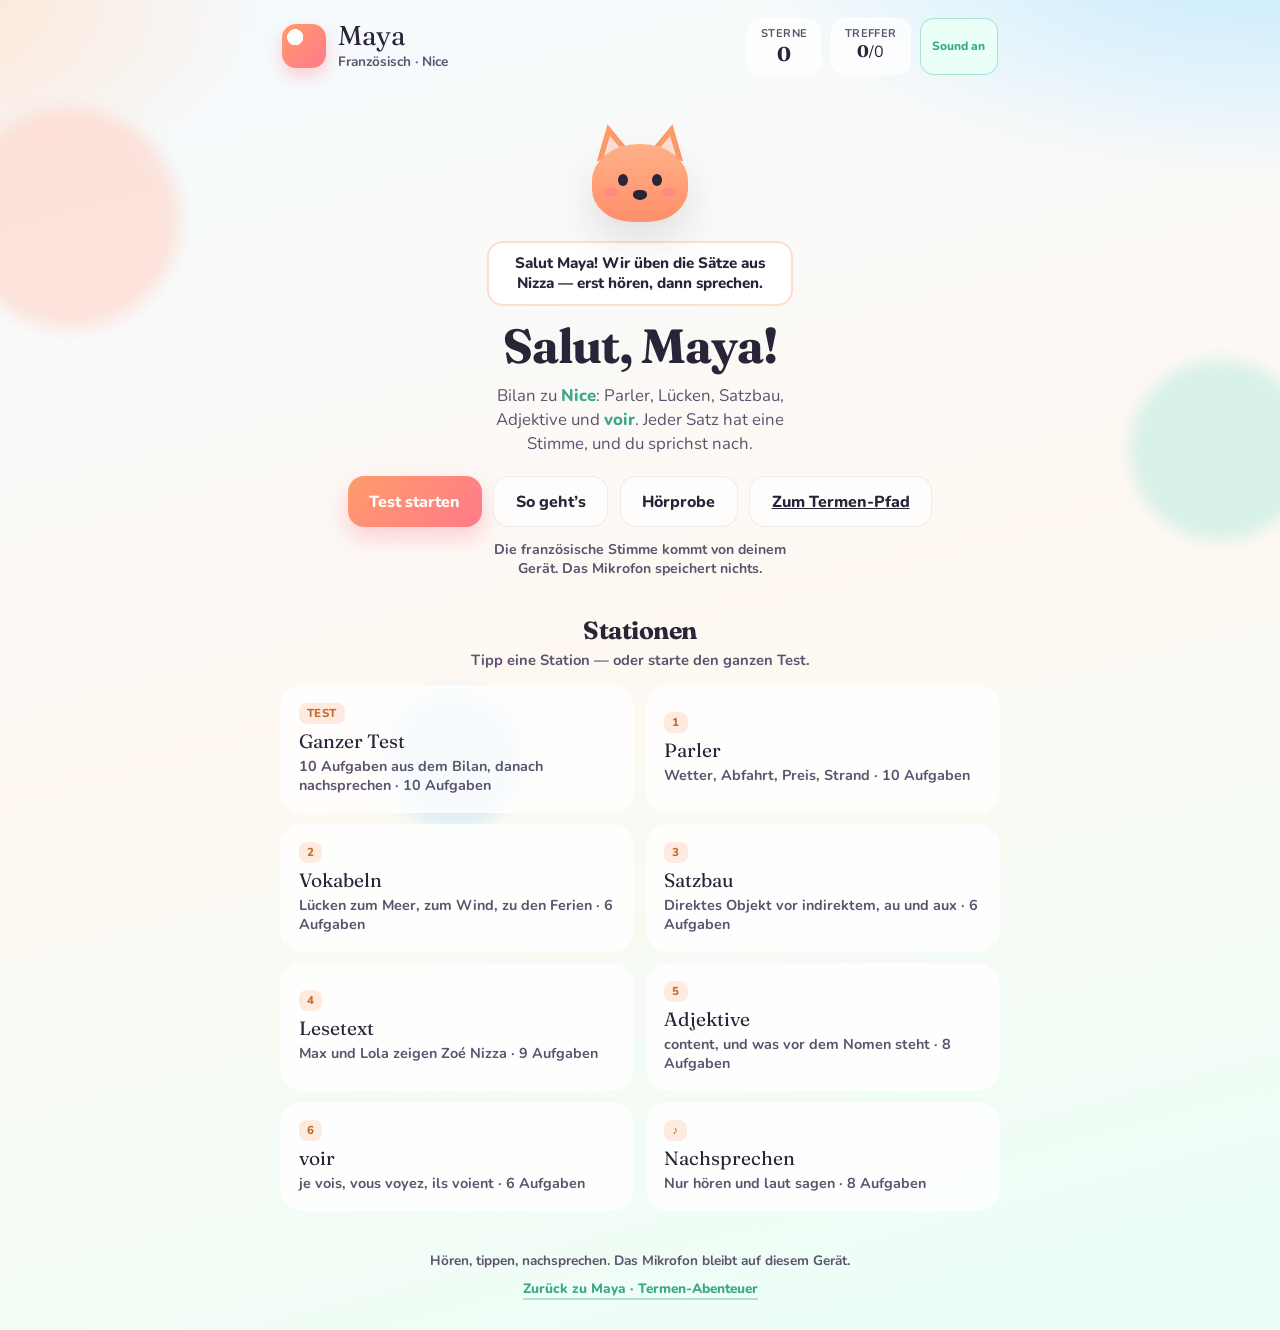
==== francais.html @ e377c02d "Add an interactive French Bilan test with pronunciation. Maya can hear each Nice-unit sentence, answ" ====
<!DOCTYPE html>
<html lang="de">
<head>
  <meta charset="UTF-8" />
  <meta name="viewport" content="width=device-width, initial-scale=1" />
  <title>Maya · Französisch</title>
  <meta name="description" content="Interaktiver Französisch-Test zum Bilan Nice: hören, antworten und nachsprechen." />
  <meta name="theme-color" content="#7ec8e8" />
  <link rel="preconnect" href="https://fonts.googleapis.com" />
  <link rel="preconnect" href="https://fonts.gstatic.com" crossorigin />
  <link href="https://fonts.googleapis.com/css2?family=Fraunces:opsz,wght@9..144,600;9..144,700&family=Nunito:wght@500;700;800&display=swap" rel="stylesheet" />
  <link rel="stylesheet" href="styles.css" />
  <link rel="stylesheet" href="francais.css" />
</head>
<body class="theme-nice">
  <div class="sky" aria-hidden="true">
    <span class="blob blob-a"></span>
    <span class="blob blob-b"></span>
    <span class="blob blob-c"></span>
  </div>
  <canvas id="confetti" class="confetti" aria-hidden="true"></canvas>

  <header class="top">
    <a class="brand" href="index.html">
      <span class="logo" aria-hidden="true"></span>
      <div>
        <p class="brand-name">Maya</p>
        <p class="brand-tag">Französisch · Nice</p>
      </div>
    </a>
    <div class="stats" aria-live="polite">
      <div class="stat">
        <span class="stat-label">Sterne</span>
        <strong id="starCount">0</strong>
      </div>
      <div class="stat hit-stat">
        <span class="stat-label">Treffer</span>
        <strong id="hitCount">0</strong>/<span id="hitTotal">0</span>
      </div>
      <button type="button" class="sound-toggle" id="btnSound" aria-pressed="true">Sound an</button>
    </div>
  </header>

  <main>
    <section id="screen-home" class="screen active">
      <div class="hero">
        <div class="buddy">
          <div class="mascot" aria-hidden="true">
            <div class="fox" id="homeFox">
              <div class="ear left"></div>
              <div class="ear right"></div>
              <div class="face">
                <div class="eye left"></div>
                <div class="eye right"></div>
                <div class="nose"></div>
                <div class="cheek left"></div>
                <div class="cheek right"></div>
              </div>
            </div>
          </div>
          <p class="speech" id="homeSpeech">Salut Maya! Wir üben die Sätze aus Nizza — erst hören, dann sprechen.</p>
        </div>
        <h1>Salut, Maya!</h1>
        <p class="lede">
          Bilan zu <em>Nice</em>: Parler, Lücken, Satzbau, Adjektive und <em>voir</em>.
          Jeder Satz hat eine Stimme, und du sprichst nach.
        </p>
        <div class="cta-row">
          <button type="button" class="btn primary" id="btnTest">Test starten</button>
          <button type="button" class="btn ghost" id="btnHow">So geht’s</button>
          <button type="button" class="btn ghost" id="btnDemo">Hörprobe</button>
          <a class="btn ghost" href="index.html">Zum Termen-Pfad</a>
        </div>
        <p class="voice-note" id="voiceNote">Die französische Stimme kommt von deinem Gerät. Das Mikrofon speichert nichts.</p>
      </div>

      <section class="levels" aria-label="Stationen">
        <h2>Stationen</h2>
        <p class="levels-sub">Tipp eine Station — oder starte den ganzen Test.</p>
        <div class="station-grid" id="stationGrid"></div>
      </section>
    </section>

    <section id="screen-how" class="screen">
      <button type="button" class="back" id="btnBackHow">← Zurück</button>
      <h2>So übst du</h2>
      <ol class="rules">
        <li><strong>Lautsprecher</strong> spielt den Satz auf Französisch. <strong>Langsam</strong> spricht ihn noch einmal deutlicher.</li>
        <li><strong>Mikrofon</strong>: sprich den Satz nach. Das Gerät vergleicht ihn mit der Lösung und speichert keine Aufnahme.</li>
        <li>Satzbau: Subjekt, Verb, direktes Objekt, dann indirektes. <strong>à + le → au</strong>, <strong>à + les → aux</strong>.</li>
        <li>Adjektive stehen meist nach dem Nomen. Davor: joli, petit, grand, bon, mauvais.</li>
        <li><em>voir</em>: je vois, tu vois, il voit, nous voyons, vous voyez, ils voient.</li>
      </ol>
      <div class="example">
        <p class="example-label">Satz aus dem Buch</p>
        <p class="fr-say" lang="fr">Aujourd'hui, Lola montre la ville à son amie.</p>
        <p class="note">la ville = direktes Objekt · à son amie = indirektes Objekt</p>
      </div>
      <button type="button" class="btn primary" id="btnStartFromHow">Test starten</button>
    </section>

    <section id="screen-play" class="screen">
      <div class="play-top">
        <button type="button" class="back" id="btnQuit">← Menü</button>
        <div class="progress-wrap">
          <div class="progress" id="progressBar"></div>
        </div>
        <span class="progress-text"><span id="qNum">1</span>/<span id="qTotal">10</span></span>
      </div>
      <div class="buddy play-buddy">
        <div class="mascot tiny" aria-hidden="true">
          <div class="fox" id="playFox">
            <div class="ear left"></div>
            <div class="ear right"></div>
            <div class="face">
              <div class="eye left"></div>
              <div class="eye right"></div>
              <div class="nose"></div>
              <div class="cheek left"></div>
              <div class="cheek right"></div>
            </div>
          </div>
        </div>
        <p class="speech" id="playSpeech"></p>
      </div>
      <div id="playCard"></div>
    </section>

    <section id="screen-done" class="screen">
      <div class="buddy">
        <div class="mascot" aria-hidden="true">
          <div class="fox" id="doneFox">
            <div class="ear left"></div>
            <div class="ear right"></div>
            <div class="face">
              <div class="eye left"></div>
              <div class="eye right"></div>
              <div class="nose"></div>
              <div class="cheek left"></div>
              <div class="cheek right"></div>
            </div>
          </div>
        </div>
        <p class="speech" id="doneSpeech">Bravo, Maya!</p>
      </div>
      <h1 id="doneTitle">Geschafft!</h1>
      <p class="lede" id="doneLede"></p>
      <p class="gekuerzt-pill" id="doneScore"></p>
      <div id="doneMiss" class="miss-list"></div>
      <div class="cta-row">
        <button type="button" class="btn primary" id="btnAgain">Nochmal</button>
        <button type="button" class="btn ghost" id="btnMenu">Menü</button>
      </div>
    </section>
  </main>

  <footer class="foot">
    <p>Hören, tippen, nachsprechen. Das Mikrofon bleibt auf diesem Gerät.</p>
    <p class="more"><a href="index.html">Zurück zu Maya · Termen-Abenteuer</a></p>
  </footer>

  <script src="francais-core.js"></script>
  <script src="francais.js"></script>
</body>
</html>
---- styles.css ----
:root {
  --ink: #2a2438;
  --muted: #5c536e;
  --paper: #fff8f3;
  --rose: #ff7a8a;
  --coral: #ff9b6a;
  --mint: #5ecfb8;
  --sky: #7ec8e8;
  --cream: #fff1e6;
  --leaf: #3aa889;
  --shadow: 0 18px 40px rgba(42, 36, 56, 0.12);
  --radius: 22px;
  --font-display: "Fraunces", Georgia, serif;
  --font-body: "Nunito", "Trebuchet MS", sans-serif;
}

*,
*::before,
*::after {
  box-sizing: border-box;
}

html,
body {
  margin: 0;
  min-height: 100%;
}

body {
  font-family: var(--font-body);
  color: var(--ink);
  background:
    radial-gradient(1200px 600px at 10% -10%, #ffe0d2 0%, transparent 55%),
    radial-gradient(900px 500px at 100% 0%, #c8f3ea 0%, transparent 50%),
    linear-gradient(165deg, #fff7f0 0%, #eef8ff 45%, #f3fff8 100%);
  overflow-x: hidden;
}

.confetti {
  position: fixed;
  inset: 0;
  width: 100%;
  height: 100%;
  pointer-events: none;
  z-index: 40;
}

.sky {
  position: fixed;
  inset: 0;
  pointer-events: none;
  z-index: 0;
  overflow: hidden;
}

.blob {
  position: absolute;
  border-radius: 50%;
  filter: blur(8px);
  opacity: 0.55;
  animation: drift 14s ease-in-out infinite;
}

.blob-a {
  width: 220px;
  height: 220px;
  background: #ffd0c2;
  top: 12%;
  left: -40px;
}

.blob-b {
  width: 180px;
  height: 180px;
  background: #b8ebe0;
  top: 40%;
  right: -30px;
  animation-delay: -4s;
}

.blob-c {
  width: 140px;
  height: 140px;
  background: #c5e4f7;
  bottom: 8%;
  left: 30%;
  animation-delay: -8s;
}

@keyframes drift {
  0%,
  100% {
    transform: translateY(0) scale(1);
  }
  50% {
    transform: translateY(-18px) scale(1.05);
  }
}

.top,
main,
.foot {
  position: relative;
  z-index: 1;
}

.top {
  display: flex;
  justify-content: space-between;
  align-items: center;
  gap: 1rem;
  padding: 1.1rem 1.4rem 0.4rem;
  max-width: 760px;
  margin: 0 auto;
}

.brand {
  display: flex;
  align-items: center;
  gap: 0.75rem;
}

.logo {
  width: 44px;
  height: 44px;
  border-radius: 14px;
  background:
    radial-gradient(circle at 30% 30%, #fff 0 18%, transparent 19%),
    linear-gradient(135deg, var(--coral), var(--rose));
  box-shadow: 0 8px 18px rgba(255, 122, 138, 0.35);
  animation: pulse 2.8s ease-in-out infinite;
}

@keyframes pulse {
  0%,
  100% {
    transform: scale(1);
  }
  50% {
    transform: scale(1.06);
  }
}

.brand-name {
  margin: 0;
  font-family: var(--font-display);
  font-size: 1.7rem;
  line-height: 1;
  letter-spacing: -0.02em;
}

.brand-tag {
  margin: 0.15rem 0 0;
  color: var(--muted);
  font-size: 0.85rem;
  font-weight: 700;
}

.stats {
  display: flex;
  flex-wrap: wrap;
  gap: 0.6rem;
  justify-content: flex-end;
}

.stat {
  background: rgba(255, 255, 255, 0.72);
  backdrop-filter: blur(8px);
  border: 1px solid rgba(255, 255, 255, 0.8);
  padding: 0.45rem 0.8rem;
  border-radius: 14px;
  min-width: 68px;
  text-align: center;
}

.stat-label {
  display: block;
  font-size: 0.7rem;
  color: var(--muted);
  font-weight: 700;
  text-transform: uppercase;
  letter-spacing: 0.04em;
}

.stat strong {
  font-family: var(--font-display);
  font-size: 1.25rem;
}

.sound-toggle {
  appearance: none;
  border: 1px solid rgba(42, 36, 56, 0.1);
  background: rgba(255, 255, 255, 0.75);
  border-radius: 14px;
  padding: 0.45rem 0.7rem;
  font-family: var(--font-body);
  font-weight: 800;
  font-size: 0.75rem;
  color: var(--muted);
  cursor: pointer;
}

.sound-toggle[aria-pressed="true"] {
  color: var(--leaf);
  border-color: rgba(58, 168, 137, 0.35);
  background: #eafff8;
}

main {
  max-width: 760px;
  margin: 0 auto;
  padding: 0.5rem 1.25rem 2.5rem;
}

.screen {
  display: none;
  animation: rise 0.45s ease both;
}

.screen.active {
  display: block;
}

@keyframes rise {
  from {
    opacity: 0;
    transform: translateY(12px);
  }
  to {
    opacity: 1;
    transform: translateY(0);
  }
}

.hero {
  text-align: center;
  padding: 1.2rem 0 0.5rem;
}

.buddy {
  display: grid;
  justify-items: center;
  gap: 0.55rem;
  margin-bottom: 0.6rem;
}

.play-buddy {
  grid-template-columns: auto 1fr;
  justify-items: start;
  align-items: center;
  gap: 0.7rem;
  margin: 0 0 0.85rem;
  padding: 0.55rem 0.75rem;
  background: rgba(255, 255, 255, 0.72);
  border-radius: 18px;
  border: 1px solid rgba(255, 155, 106, 0.25);
}

.speech {
  margin: 0;
  max-width: 34ch;
  padding: 0.65rem 0.85rem;
  background: #fff;
  border-radius: 16px;
  border: 2px solid rgba(255, 155, 106, 0.35);
  font-weight: 800;
  color: var(--ink);
  font-size: 0.95rem;
  line-height: 1.35;
  animation: rise 0.35s ease;
}

.play-buddy .speech {
  max-width: none;
}

.mascot {
  display: grid;
  place-items: center;
  margin: 0.2rem auto 0;
  height: 120px;
}

.mascot.tiny {
  height: 72px;
  margin: 0;
}

.fox {
  position: relative;
  width: 110px;
  height: 100px;
  animation: bob 3s ease-in-out infinite;
}

.mascot.tiny .fox {
  width: 66px;
  height: 60px;
  animation-duration: 2.4s;
}

.fox.happy {
  animation: hop 0.55s ease;
}

.fox.think {
  animation: tip 0.7s ease;
}

.fox.sad {
  animation: shake 0.45s ease;
}

@keyframes hop {
  0%,
  100% {
    transform: translateY(0) scale(1);
  }
  40% {
    transform: translateY(-14px) scale(1.06);
  }
}

@keyframes tip {
  0%,
  100% {
    transform: rotate(0deg);
  }
  40% {
    transform: rotate(-8deg);
  }
  70% {
    transform: rotate(6deg);
  }
}

@keyframes shake {
  0%,
  100% {
    transform: translateX(0);
  }
  25% {
    transform: translateX(-4px);
  }
  75% {
    transform: translateX(4px);
  }
}

@keyframes bob {
  0%,
  100% {
    transform: translateY(0);
  }
  50% {
    transform: translateY(-8px);
  }
}

.fox .ear {
  position: absolute;
  top: 2px;
  width: 0;
  height: 0;
  border-left: 18px solid transparent;
  border-right: 18px solid transparent;
  border-bottom: 34px solid #ff9b6a;
}

.fox .ear.left {
  left: 8px;
  transform: rotate(-12deg);
}

.fox .ear.right {
  right: 8px;
  transform: rotate(12deg);
}

.mascot.tiny .fox .ear {
  border-left-width: 11px;
  border-right-width: 11px;
  border-bottom-width: 20px;
}

.mascot.tiny .fox .face {
  width: 58px;
  height: 48px;
}

.mascot.tiny .fox .eye {
  top: 18px;
  width: 7px;
  height: 8px;
}

.mascot.tiny .fox .eye.left {
  left: 15px;
}

.mascot.tiny .fox .eye.right {
  right: 15px;
}

.mascot.tiny .fox .nose {
  top: 28px;
  width: 10px;
  height: 7px;
}

.mascot.tiny .fox .cheek {
  top: 28px;
  width: 9px;
  height: 6px;
}

.mascot.tiny .fox .cheek.left {
  left: 7px;
}

.mascot.tiny .fox .cheek.right {
  right: 7px;
}

.fox .ear::after {
  content: "";
  position: absolute;
  left: -10px;
  top: 12px;
  border-left: 10px solid transparent;
  border-right: 10px solid transparent;
  border-bottom: 18px solid #ffe0d6;
}

.fox .face {
  position: absolute;
  left: 50%;
  bottom: 0;
  transform: translateX(-50%);
  width: 96px;
  height: 78px;
  background: linear-gradient(180deg, #ffb087, #ff8f6a);
  border-radius: 48% 48% 42% 42%;
  box-shadow: var(--shadow);
}

.fox .eye {
  position: absolute;
  top: 30px;
  width: 10px;
  height: 12px;
  background: #2a2438;
  border-radius: 50%;
}

.fox .eye.left {
  left: 26px;
}

.fox .eye.right {
  right: 26px;
}

.fox .nose {
  position: absolute;
  left: 50%;
  top: 46px;
  transform: translateX(-50%);
  width: 14px;
  height: 10px;
  background: #2a2438;
  border-radius: 40% 40% 50% 50%;
}

.fox .cheek {
  position: absolute;
  top: 44px;
  width: 14px;
  height: 8px;
  background: rgba(255, 122, 138, 0.55);
  border-radius: 50%;
}

.fox .cheek.left {
  left: 12px;
}

.fox .cheek.right {
  right: 12px;
}

h1,
h2 {
  font-family: var(--font-display);
  margin: 0 0 0.55rem;
  letter-spacing: -0.02em;
}

h1 {
  font-size: clamp(2.2rem, 6vw, 3rem);
}

h2 {
  font-size: 1.55rem;
}

.lede {
  margin: 0 auto 1.2rem;
  max-width: 34ch;
  color: var(--muted);
  font-size: 1.05rem;
  line-height: 1.45;
}

.lede em {
  color: var(--leaf);
  font-style: normal;
  font-weight: 800;
}

.cta-row {
  display: flex;
  flex-wrap: wrap;
  gap: 0.7rem;
  justify-content: center;
}

.btn {
  appearance: none;
  border: none;
  font-family: var(--font-body);
  font-weight: 800;
  font-size: 1rem;
  padding: 0.85rem 1.35rem;
  border-radius: 16px;
  cursor: pointer;
  transition: transform 0.15s ease, box-shadow 0.15s ease, background 0.15s ease;
}

.btn:active {
  transform: translateY(1px) scale(0.98);
}

.btn.primary {
  background: linear-gradient(135deg, var(--coral), var(--rose));
  color: white;
  box-shadow: 0 10px 22px rgba(255, 122, 138, 0.35);
}

.btn.primary:hover {
  box-shadow: 0 14px 28px rgba(255, 122, 138, 0.42);
}

.btn.ghost {
  background: rgba(255, 255, 255, 0.7);
  color: var(--ink);
  border: 1px solid rgba(42, 36, 56, 0.08);
}

.btn.soft {
  background: rgba(94, 207, 184, 0.2);
  color: var(--leaf);
  margin-top: 0.65rem;
}

.gekuerzt-pill {
  display: inline-block;
  margin: 0 auto 1.1rem;
  padding: 0.45rem 0.9rem;
  border-radius: 12px;
  background: rgba(94, 207, 184, 0.22);
  color: var(--leaf);
  font-weight: 800;
  font-size: 0.95rem;
}

.gekuerzt-banner {
  margin: 0 0 0.9rem;
  padding: 0.7rem 0.95rem;
  border-radius: 14px;
  background: linear-gradient(135deg, rgba(94, 207, 184, 0.22), rgba(126, 200, 232, 0.22));
  color: var(--ink);
  font-weight: 800;
  font-size: 0.95rem;
  text-align: center;
  border: 1px solid rgba(58, 168, 137, 0.2);
}

.kuerzen-panel {
  margin: 0 0 1rem;
  padding: 1rem 1.05rem;
  border-radius: 20px;
  background: linear-gradient(160deg, #fff7ef, #fff);
  border: 2px solid rgba(255, 155, 106, 0.45);
  box-shadow: 0 12px 28px rgba(255, 155, 106, 0.12);
  animation: rise 0.35s ease;
}

.kuerzen-title {
  margin: 0 0 0.35rem;
  font-family: var(--font-display);
  font-size: 1.35rem;
  color: #c46b2c;
}

.kuerzen-prompt {
  margin: 0 0 0.75rem;
  font-weight: 800;
  color: var(--muted);
}

.kuerzen-equation {
  display: flex;
  flex-wrap: wrap;
  align-items: center;
  justify-content: center;
  gap: 0.55rem 0.7rem;
  margin-bottom: 0.75rem;
}

.kuerzen-from {
  font-family: var(--font-display);
  font-size: 1.45rem;
  padding: 0.35rem 0.55rem;
  border-radius: 12px;
  background: #fff0e6;
}

.gekuerzt-banner strong {
  color: var(--leaf);
}

.trail-preview {
  margin: 1.4rem 0 0.4rem;
}

.trail-preview h2 {
  text-align: center;
  margin-bottom: 0.7rem;
}

.trail,
.play-trail {
  display: flex;
  justify-content: space-between;
  gap: 0.35rem;
  padding: 0.55rem 0.35rem;
  position: relative;
}

.trail::before,
.play-trail::before {
  content: "";
  position: absolute;
  left: 8%;
  right: 8%;
  top: 50%;
  height: 4px;
  border-radius: 999px;
  background: linear-gradient(90deg, #ffd0c2, #b8ebe0, #c5e4f7);
  transform: translateY(-50%);
  z-index: 0;
}

.stone {
  position: relative;
  z-index: 1;
  width: 28px;
  height: 28px;
  border-radius: 50%;
  background: #fff;
  border: 3px solid #ffd0c2;
  box-shadow: 0 4px 10px rgba(42, 36, 56, 0.08);
  transition: transform 0.25s ease, background 0.25s ease, border-color 0.25s ease;
}

.stone.done {
  background: linear-gradient(135deg, var(--mint), var(--sky));
  border-color: transparent;
}

.stone.current {
  transform: scale(1.18);
  border-color: var(--coral);
  background: #fff4ee;
  box-shadow: 0 0 0 4px rgba(255, 122, 138, 0.18);
}

.play-trail {
  margin: 0 0 0.75rem;
}

.play-trail .stone {
  width: 22px;
  height: 22px;
}

.star-pop {
  position: fixed;
  left: 50%;
  top: 28%;
  transform: translate(-50%, 0);
  z-index: 50;
  padding: 0.55rem 0.9rem;
  border-radius: 999px;
  background: linear-gradient(135deg, #ffd27a, #ff9b6a);
  color: #fff;
  font-weight: 800;
  font-family: var(--font-display);
  pointer-events: none;
  animation: floatStar 0.9s ease forwards;
}

@keyframes floatStar {
  0% {
    opacity: 0;
    transform: translate(-50%, 12px) scale(0.7);
  }
  30% {
    opacity: 1;
    transform: translate(-50%, 0) scale(1.1);
  }
  100% {
    opacity: 0;
    transform: translate(-50%, -36px) scale(1);
  }
}

.sticker-unlock {
  margin: 0.4rem auto 0.7rem;
  max-width: 34ch;
  color: var(--coral);
  font-weight: 800;
}

.sticker-row,
.sticker-grid {
  display: flex;
  flex-wrap: wrap;
  gap: 0.7rem;
  justify-content: center;
  margin: 0.4rem 0 0.9rem;
}

.sticker-grid {
  display: grid;
  grid-template-columns: repeat(auto-fill, minmax(120px, 1fr));
}

.sticker {
  width: 88px;
  height: 88px;
  border-radius: 22px;
  display: grid;
  place-items: center;
  background: #fff;
  border: 2px dashed rgba(42, 36, 56, 0.12);
  position: relative;
  overflow: hidden;
}

.sticker.owned {
  border-style: solid;
  border-color: rgba(94, 207, 184, 0.45);
  box-shadow: 0 10px 20px rgba(42, 36, 56, 0.08);
  animation: pop 0.45s ease;
}

.sticker-label {
  position: absolute;
  bottom: 6px;
  left: 0;
  right: 0;
  text-align: center;
  font-size: 0.68rem;
  font-weight: 800;
  color: var(--muted);
}

.sticker .gem {
  width: 36px;
  height: 36px;
  background: linear-gradient(135deg, var(--sky), var(--mint));
  transform: rotate(45deg);
  border-radius: 8px;
}

.sticker .bloom {
  width: 40px;
  height: 40px;
  border-radius: 50%;
  background: radial-gradient(circle at 30% 30%, #fff, #ffb4c0 40%, #ff7a8a 70%);
}

.sticker .leafy {
  width: 0;
  height: 0;
  border-left: 18px solid transparent;
  border-right: 18px solid transparent;
  border-bottom: 34px solid var(--mint);
  filter: drop-shadow(0 4px 0 #3aa889);
}

.sticker .comet {
  width: 42px;
  height: 14px;
  border-radius: 999px;
  background: linear-gradient(90deg, #ffd27a, #ff9b6a);
  position: relative;
}

.sticker .comet::after {
  content: "";
  position: absolute;
  right: -6px;
  top: -8px;
  width: 28px;
  height: 28px;
  border-radius: 50%;
  background: radial-gradient(circle at 35% 35%, #fff7d6, #f0a53a);
}

.sticker.locked-sticker {
  opacity: 0.45;
  filter: grayscale(0.4);
}

.sticker.locked-sticker .gem,
.sticker.locked-sticker .bloom,
.sticker.locked-sticker .leafy,
.sticker.locked-sticker .comet {
  opacity: 0.5;
}

.levels {
  margin-top: 1.8rem;
}

.levels h2 {
  text-align: center;
  margin-bottom: 0.35rem;
}

.levels-sub {
  text-align: center;
  margin: 0 0 0.9rem;
  color: var(--muted);
  font-weight: 700;
  font-size: 0.92rem;
}

.level-grid {
  display: grid;
  gap: 0.7rem;
}

@media (min-width: 640px) {
  .level-grid {
    grid-template-columns: repeat(3, 1fr);
  }
}

.level {
  text-align: left;
  background: rgba(255, 255, 255, 0.78);
  border: 2px solid transparent;
  border-radius: var(--radius);
  padding: 1rem 1.05rem;
  cursor: pointer;
  font-family: var(--font-body);
  color: var(--ink);
  transition: border-color 0.15s ease, transform 0.15s ease, background 0.15s ease;
}

.level:hover:not(:disabled) {
  transform: translateY(-2px);
}

.level.active {
  border-color: var(--mint);
  background: #eafff8;
}

.level.locked {
  opacity: 0.62;
  cursor: not-allowed;
  background: rgba(255, 255, 255, 0.55);
}

.level-badge {
  display: inline-block;
  margin-bottom: 0.35rem;
  padding: 0.15rem 0.5rem;
  border-radius: 8px;
  background: rgba(255, 155, 106, 0.2);
  color: #c46b2c;
  font-size: 0.72rem;
  font-weight: 800;
  letter-spacing: 0.04em;
  text-transform: uppercase;
}

.level-title {
  display: block;
  font-family: var(--font-display);
  font-size: 1.2rem;
  margin-bottom: 0.25rem;
}

.level-desc {
  display: block;
  color: var(--muted);
  font-size: 0.9rem;
  font-weight: 700;
  line-height: 1.3;
}

.level-lock {
  display: block;
  margin-top: 0.45rem;
  color: #a08978;
  font-size: 0.8rem;
  font-weight: 800;
}

.level-cleared {
  margin: 0 0 0.35rem;
  color: var(--coral);
  font-weight: 800;
  letter-spacing: 0.04em;
  text-transform: uppercase;
  font-size: 0.85rem;
}

.unlock-msg {
  margin: 0 auto 0.6rem;
  max-width: 34ch;
  color: var(--leaf);
  font-weight: 800;
}

.back {
  appearance: none;
  border: none;
  background: transparent;
  color: var(--muted);
  font-family: var(--font-body);
  font-weight: 800;
  font-size: 0.95rem;
  padding: 0;
  margin-bottom: 0.9rem;
  cursor: pointer;
}

.rules {
  margin: 0 0 1.2rem;
  padding: 1rem 1rem 1rem 2rem;
  background: rgba(255, 255, 255, 0.75);
  border-radius: var(--radius);
  line-height: 1.55;
}

.example {
  background: linear-gradient(160deg, #fff, #fff4ee);
  border-radius: var(--radius);
  padding: 1.1rem 1.2rem;
  margin-bottom: 1.2rem;
  border: 1px solid rgba(255, 155, 106, 0.25);
}

.example-label {
  margin: 0 0 0.35rem;
  font-size: 0.8rem;
  font-weight: 800;
  color: var(--coral);
  text-transform: uppercase;
  letter-spacing: 0.05em;
}

.example-term {
  margin: 0 0 0.8rem;
  font-family: var(--font-display);
  font-size: 1.55rem;
}

.example-steps {
  margin: 0;
  padding-left: 1.2rem;
  color: var(--muted);
  line-height: 1.5;
}

.play-top {
  display: grid;
  grid-template-columns: auto 1fr auto;
  align-items: center;
  gap: 0.7rem;
  margin-bottom: 1rem;
}

.play-top .back {
  margin: 0;
}

.progress-wrap {
  height: 10px;
  background: rgba(255, 255, 255, 0.8);
  border-radius: 999px;
  overflow: hidden;
}

.progress {
  height: 100%;
  width: 0%;
  background: linear-gradient(90deg, var(--mint), var(--sky));
  transition: width 0.35s ease;
}

.progress-text {
  font-weight: 800;
  color: var(--muted);
  font-size: 0.9rem;
}

.mission {
  margin: 0 0 0.8rem;
  font-weight: 800;
  color: var(--leaf);
}

.term-board {
  background: rgba(255, 255, 255, 0.88);
  border-radius: 26px;
  padding: 1.4rem 1rem;
  text-align: center;
  font-family: var(--font-display);
  font-size: clamp(1.45rem, 5vw, 2rem);
  line-height: 1.35;
  box-shadow: var(--shadow);
  margin-bottom: 1rem;
  min-height: 96px;
  display: grid;
  place-items: center;
}

.scratch {
  margin: 0 0 1rem;
  padding: 1rem 1.05rem 1.1rem;
  border-radius: 22px;
  background:
    repeating-linear-gradient(
      transparent,
      transparent 27px,
      rgba(126, 200, 232, 0.28) 28px
    ),
    linear-gradient(180deg, #fffdf8 0%, #f7fbff 100%);
  border: 1px solid rgba(42, 36, 56, 0.08);
  box-shadow: 0 10px 24px rgba(42, 36, 56, 0.06);
}

.scratch-head {
  display: flex;
  justify-content: space-between;
  align-items: flex-start;
  gap: 0.75rem;
  margin-bottom: 0.55rem;
}

.scratch-title {
  margin: 0;
  font-family: var(--font-display);
  font-size: 1.2rem;
}

.scratch-sub {
  margin: 0.15rem 0 0;
  color: var(--muted);
  font-size: 0.85rem;
  font-weight: 700;
}

.scratch-term {
  margin: 0 0 0.75rem;
  font-family: var(--font-display);
  font-size: 1.15rem;
  color: var(--ink);
}

.guide {
  margin-bottom: 0.85rem;
  padding: 0.95rem 1rem 1.05rem;
  border-radius: 20px;
  background: rgba(255, 255, 255, 0.88);
  border: 2px solid rgba(94, 207, 184, 0.35);
  box-shadow: 0 12px 28px rgba(42, 36, 56, 0.06);
}

.guide-kicker {
  margin: 0 0 0.65rem;
  font-size: 0.8rem;
  font-weight: 800;
  letter-spacing: 0.04em;
  text-transform: uppercase;
  color: var(--coral);
}

.path-stations {
  display: flex;
  flex-wrap: wrap;
  gap: 0.45rem;
  margin: 0 0 0.9rem;
}

.path-station {
  flex: 1 1 90px;
  min-width: 88px;
  padding: 0.55rem 0.6rem;
  border-radius: 14px;
  background: #f4fafc;
  border: 2px solid rgba(126, 200, 232, 0.35);
  text-align: center;
  font-weight: 800;
  font-size: 0.78rem;
  color: var(--muted);
}

.path-station .ps-num {
  display: block;
  font-size: 0.7rem;
  letter-spacing: 0.04em;
  text-transform: uppercase;
  margin-bottom: 0.2rem;
}

.path-station .ps-val {
  display: block;
  font-family: var(--font-display);
  font-size: 0.95rem;
  color: var(--ink);
  min-height: 1.2em;
}

.path-station.active {
  border-color: var(--coral);
  background: #fff4ee;
  color: var(--ink);
  box-shadow: 0 0 0 3px rgba(255, 122, 138, 0.15);
}

.path-station.filled {
  border-color: transparent;
  background: linear-gradient(135deg, rgba(94, 207, 184, 0.25), rgba(126, 200, 232, 0.3));
  color: var(--leaf);
}

.fill-card {
  padding: 0.85rem 0.75rem 0.75rem;
  border-radius: 16px;
  background: linear-gradient(180deg, #fffdf8, #f3fffb);
  border: 1px solid rgba(58, 168, 137, 0.18);
}

.fill-label {
  margin: 0 0 0.55rem;
  font-weight: 800;
  color: var(--leaf);
  font-size: 0.9rem;
}

.fill-equation {
  display: flex;
  flex-wrap: wrap;
  align-items: center;
  justify-content: center;
  gap: 0.55rem 0.7rem;
  margin-bottom: 0.7rem;
  padding: 0.5rem 0.25rem;
}

.fill-expr {
  font-family: var(--font-display);
  font-size: clamp(1.25rem, 4.5vw, 1.7rem);
  line-height: 1.3;
  text-align: center;
}

.fill-eq {
  font-family: var(--font-display);
  font-size: 1.6rem;
  font-weight: 700;
  color: var(--muted);
}

.fill-blank {
  min-width: 112px;
  border: 2px dashed rgba(255, 122, 138, 0.45);
  background: #fff;
  box-shadow: 0 8px 18px rgba(255, 122, 138, 0.12);
  animation: blankPulse 2.2s ease-in-out infinite;
}

.fill-blank .frac-box {
  font-size: 1.55rem;
}

.fill-blank .frac-box::placeholder {
  color: #e0a8b0;
  font-size: 1.1rem;
}

@keyframes blankPulse {
  0%,
  100% {
    box-shadow: 0 8px 18px rgba(255, 122, 138, 0.1);
  }
  50% {
    box-shadow: 0 8px 22px rgba(94, 207, 184, 0.22);
  }
}

.guide-ask {
  margin: 0 0 0.65rem;
  color: var(--muted);
  font-weight: 700;
  font-size: 0.9rem;
  text-align: center;
}

.scratch-line,
.scratch-free {
  width: 100%;
  border: none;
  border-bottom: 2px solid rgba(126, 200, 232, 0.55);
  background: rgba(255, 255, 255, 0.55);
  border-radius: 10px 10px 0 0;
  font-family: var(--font-body);
  font-weight: 700;
  font-size: 1rem;
  color: var(--ink);
  padding: 0.55rem 0.65rem;
}

.scratch-line {
  margin-bottom: 0.65rem;
}

.scratch-line:focus,
.scratch-free:focus {
  outline: none;
  background: #fff;
  border-bottom-color: var(--mint);
}

.guide-frac-row {
  display: flex;
  flex-wrap: wrap;
  gap: 0.55rem;
  align-items: center;
  margin-bottom: 0.45rem;
}

.guide-frac-label {
  font-weight: 800;
  color: var(--muted);
  font-size: 0.85rem;
  width: 100%;
}

.guide-frac {
  min-width: 96px;
}

.guide-feedback {
  min-height: 1.3rem;
  margin: 0.35rem 0;
  font-weight: 800;
}

.guide-feedback.ok {
  color: var(--leaf);
}

.guide-feedback.bad {
  color: #d44a5c;
}

.guide-feedback.hint {
  color: #c46b2c;
}

.guide-reveal {
  margin: 0.35rem 0 0.55rem;
  padding: 0.65rem 0.75rem;
  border-radius: 12px;
  background: #eafff8;
  border: 1px solid rgba(58, 168, 137, 0.25);
  font-weight: 700;
  color: var(--ink);
}

.guide-actions {
  display: flex;
  flex-wrap: wrap;
  gap: 0.55rem;
  margin-top: 0.35rem;
}

.done-steps {
  margin: 0 0 0.75rem;
  padding: 0.7rem 0.85rem;
  border-radius: 14px;
  background: rgba(255, 255, 255, 0.7);
}

.done-steps-title {
  margin: 0 0 0.35rem;
  font-weight: 800;
  color: var(--leaf);
  font-size: 0.9rem;
}

.done-steps ol {
  margin: 0;
  padding-left: 1.2rem;
  color: var(--muted);
  font-weight: 700;
  line-height: 1.45;
}

.scratch-free-label {
  display: block;
  margin: 0 0 0.35rem;
  font-weight: 800;
  color: var(--muted);
  font-size: 0.85rem;
}

.scratch-free {
  border: 2px solid rgba(126, 200, 232, 0.35);
  border-radius: 14px;
  min-height: 16rem;
  height: min(52vh, 28rem);
  resize: vertical;
  line-height: 1.55;
  font-size: 1.05rem;
  background-image: repeating-linear-gradient(
    transparent,
    transparent 27px,
    rgba(126, 200, 232, 0.22) 28px
  );
  background-attachment: local;
}

.parent-actions {
  display: flex;
  flex-wrap: wrap;
  gap: 0.55rem;
  margin: 0 0 1rem;
}

.parent-diary {
  display: grid;
  gap: 0.75rem;
}

.diary-card {
  background: rgba(255, 255, 255, 0.85);
  border-radius: 18px;
  padding: 0.9rem 1rem;
  border: 1px solid rgba(42, 36, 56, 0.08);
}

.diary-meta {
  margin: 0 0 0.35rem;
  color: var(--muted);
  font-size: 0.8rem;
  font-weight: 800;
}

.diary-term {
  margin: 0 0 0.45rem;
  font-family: var(--font-display);
  font-size: 1.1rem;
}

.diary-body {
  margin: 0;
  white-space: pre-wrap;
  font-weight: 700;
  line-height: 1.45;
  color: var(--ink);
}

.diary-empty {
  color: var(--muted);
  font-weight: 700;
}

@media (max-width: 520px) {
  .scratch-head {
    flex-direction: column;
  }
}

.term-board .hl {
  background: linear-gradient(180deg, transparent 60%, rgba(94, 207, 184, 0.45) 60%);
  border-radius: 6px;
  padding: 0 0.15em;
}

.choices {
  display: grid;
  gap: 0.55rem;
  margin-bottom: 0.8rem;
}

.choice {
  appearance: none;
  border: 2px solid rgba(42, 36, 56, 0.08);
  background: rgba(255, 255, 255, 0.85);
  border-radius: 16px;
  padding: 0.9rem 1rem;
  font-family: var(--font-body);
  font-weight: 800;
  font-size: 1rem;
  color: var(--ink);
  text-align: left;
  cursor: pointer;
  transition: border-color 0.15s ease, background 0.15s ease, transform 0.15s ease;
}

.choice:hover {
  border-color: var(--sky);
  transform: translateX(3px);
}

.choice.correct {
  border-color: var(--mint);
  background: #e7fff7;
}

.choice.wrong {
  border-color: var(--rose);
  background: #fff0f2;
}

.answer-label {
  display: block;
  font-weight: 700;
  color: var(--muted);
  margin: 0 0 0.65rem;
  font-size: 0.92rem;
}

.answer-row {
  display: flex;
  gap: 0.7rem;
  flex-wrap: wrap;
  align-items: center;
}

.sign-btn {
  appearance: none;
  width: 48px;
  height: 48px;
  border-radius: 14px;
  border: 2px solid rgba(42, 36, 56, 0.1);
  background: white;
  font-family: var(--font-display);
  font-size: 1.45rem;
  font-weight: 700;
  color: var(--ink);
  cursor: pointer;
  transition: background 0.15s ease, border-color 0.15s ease, color 0.15s ease;
}

.sign-btn[aria-pressed="true"] {
  background: #fff0f2;
  border-color: var(--rose);
  color: #d44a5c;
}

.frac-input {
  display: grid;
  gap: 0.35rem;
  min-width: 110px;
  padding: 0.55rem 0.7rem;
  background: rgba(255, 255, 255, 0.95);
  border-radius: 18px;
  border: 2px solid rgba(42, 36, 56, 0.08);
  box-shadow: 0 8px 18px rgba(42, 36, 56, 0.06);
}

.frac-box {
  width: 100%;
  min-width: 88px;
  border: none;
  background: transparent;
  text-align: center;
  font-family: var(--font-display);
  font-size: 1.45rem;
  font-weight: 700;
  color: var(--ink);
  padding: 0.15rem 0.25rem;
}

.frac-box::placeholder {
  color: #b5adc4;
  font-family: var(--font-body);
  font-size: 0.85rem;
  font-weight: 700;
}

.frac-box:focus {
  outline: none;
  background: rgba(94, 207, 184, 0.12);
  border-radius: 10px;
}

.frac-bar {
  display: block;
  height: 3px;
  border-radius: 999px;
  background: linear-gradient(90deg, var(--coral), var(--rose));
}

.answer-hint {
  margin: 0.55rem 0 0;
  color: var(--muted);
  font-size: 0.85rem;
  font-weight: 700;
}

.kuerzen-live {
  margin: 0.55rem 0 0;
  padding: 0.65rem 0.8rem;
  border-radius: 12px;
  background: #fff3e8;
  border: 2px solid rgba(196, 107, 44, 0.35);
  color: #c46b2c;
  font-weight: 800;
  font-size: 0.95rem;
  animation: nudge 0.45s ease;
}

.kuerzen-live.ok-kuerzen {
  background: #e7fff7;
  border-color: rgba(58, 168, 137, 0.35);
  color: var(--leaf);
}

.gekuerzt-banner.pulse {
  animation: nudge 0.45s ease;
  box-shadow: 0 0 0 3px rgba(58, 168, 137, 0.25);
}

@keyframes nudge {
  0% {
    transform: scale(0.98);
  }
  60% {
    transform: scale(1.02);
  }
  100% {
    transform: scale(1);
  }
}

.feedback {
  min-height: 1.5rem;
  margin: 0.8rem 0;
  font-weight: 800;
}

.feedback.ok {
  color: var(--leaf);
}

.feedback.bad {
  color: #d44a5c;
}

.feedback.hint {
  color: #c46b2c;
}

#screen-done {
  text-align: center;
  padding-top: 1.5rem;
}

.big-stars {
  font-size: 2.4rem;
  letter-spacing: 0.2rem;
  color: #f0a53a;
  margin: 0.4rem 0 1.2rem;
  animation: pop 0.6s ease both;
}

@keyframes pop {
  0% {
    transform: scale(0.6);
    opacity: 0;
  }
  70% {
    transform: scale(1.08);
  }
  100% {
    transform: scale(1);
    opacity: 1;
  }
}

.done-burst {
  width: 88px;
  height: 88px;
  margin: 0 auto 0.8rem;
  border-radius: 50%;
  background:
    radial-gradient(circle at 50% 50%, #ffe08a 0 28%, transparent 29%),
    conic-gradient(from 20deg, #ff9b6a, #5ecfb8, #7ec8e8, #ff7a8a, #ff9b6a);
  animation: spinsoft 8s linear infinite;
}

@keyframes spinsoft {
  to {
    transform: rotate(360deg);
  }
}

.foot {
  text-align: center;
  color: var(--muted);
  font-size: 0.85rem;
  font-weight: 700;
  padding: 0 1rem 2rem;
}

.foot p {
  margin: 0;
}

.foot .more {
  margin-top: 0.55rem;
}

.foot a {
  color: var(--leaf);
  font-weight: 800;
  text-decoration: none;
  border-bottom: 2px solid rgba(58, 168, 137, 0.35);
}

.foot a:hover {
  border-bottom-color: var(--leaf);
}

@media (max-width: 480px) {
  .top {
    align-items: flex-start;
  }

  .stat {
    min-width: 58px;
    padding: 0.4rem 0.55rem;
  }
}
---- francais.css ----
a.brand {
  text-decoration: none;
  color: inherit;
}

body.theme-nice {
  background:
    radial-gradient(1000px 520px at 100% -8%, #b9e7ff 0%, transparent 56%),
    radial-gradient(820px 440px at -10% 0%, #ffe1cc 0%, transparent 50%),
    linear-gradient(165deg, #f4fbff 0%, #fff8f2 48%, #e9fff7 100%);
}

.hit-stat strong {
  font-size: 1.05rem;
}

.station-grid {
  display: grid;
  gap: 0.7rem;
}

@media (min-width: 640px) {
  .station-grid {
    grid-template-columns: 1fr 1fr;
  }
}

.q-tag {
  display: inline-block;
  margin: 0 0 0.45rem;
  padding: 0.15rem 0.55rem;
  border-radius: 999px;
  background: rgba(126, 200, 232, 0.28);
  color: #1d6a8a;
  font-size: 0.75rem;
  font-weight: 800;
  letter-spacing: 0.04em;
  text-transform: uppercase;
}

.prompt {
  margin: 0 0 0.55rem;
  font-size: 1.12rem;
  font-weight: 800;
  line-height: 1.4;
}

.frame {
  display: inline-block;
  margin: 0 0 0.8rem;
  padding: 0.35rem 0.7rem;
  border-radius: 12px;
  background: #e7eef2;
  color: #3e4c57;
  font-weight: 800;
}

.note,
.example-line {
  margin: 0 0 0.75rem;
  color: var(--muted);
  font-weight: 800;
  font-size: 0.92rem;
}

.choices {
  display: grid;
  gap: 0.55rem;
}

.choice {
  appearance: none;
  text-align: left;
  font-family: var(--font-body);
  font-weight: 800;
  font-size: 1.05rem;
  line-height: 1.35;
  color: var(--ink);
  background: rgba(255, 255, 255, 0.92);
  border: 2px solid rgba(126, 200, 232, 0.45);
  border-radius: 16px;
  padding: 0.85rem 1rem;
  min-height: 56px;
  cursor: pointer;
  box-shadow: 0 4px 0 #d5e6f4;
}

.choice:hover:not(:disabled) {
  transform: translateY(-1px);
}

.choice:disabled {
  cursor: default;
}

.choice.good {
  background: #e7fff4;
  border-color: var(--leaf);
  box-shadow: 0 4px 0 #b7eadc;
}

.choice.bad {
  background: #fff0f2;
  border-color: var(--rose);
  box-shadow: 0 4px 0 #f3c3cb;
  animation: shake 0.45s ease;
}

.passage {
  margin: 0 0 0.9rem;
  padding: 0.9rem 1rem;
  border-radius: 18px;
  background: rgba(255, 255, 255, 0.82);
  border: 1px solid rgba(126, 200, 232, 0.4);
  font-weight: 750;
  line-height: 1.6;
}

.gap {
  display: inline-block;
  min-width: 3.4rem;
  margin: 0 0.1rem;
  padding: 0 0.25rem;
  border-bottom: 2px solid #8eb6d6;
  color: #8aa0b0;
  text-align: center;
}

.gap.on {
  background: #fff3bf;
  color: #8a5a12;
  border-radius: 6px;
}

.gap.ok {
  color: #146b52;
  border-bottom-color: var(--mint);
  font-weight: 800;
}

.slot {
  min-height: 4.4rem;
  margin: 0.55rem 0 0.7rem;
  padding: 0.55rem;
  display: flex;
  flex-wrap: wrap;
  gap: 0.45rem;
  align-items: center;
  border: 2px dashed #9ec5ea;
  border-radius: 16px;
  background: rgba(255, 255, 255, 0.66);
}

.slot.good {
  border-style: solid;
  border-color: var(--leaf);
  background: #f3fff9;
}

.slot.bad {
  border-style: solid;
  border-color: var(--rose);
  background: #fff6f7;
}

.slot-empty {
  color: #8aa0b0;
  font-weight: 800;
  padding: 0.3rem 0.4rem;
}

.tiles {
  display: flex;
  flex-wrap: wrap;
  gap: 0.5rem;
}

.tile,
.slot-chip {
  appearance: none;
  font-family: var(--font-body);
  font-weight: 800;
  font-size: 1rem;
  text-align: left;
  color: #184e78;
  background: #fff;
  border: 2px solid transparent;
  border-radius: 14px;
  padding: 0.7rem 0.85rem;
  cursor: pointer;
  box-shadow: 0 4px 0 #d5e4f2;
}

.tile:disabled {
  visibility: hidden;
}

.slot-chip {
  background: #e8f6ff;
}

.feedback {
  margin-top: 0.85rem;
  padding: 0.8rem 0.95rem;
  border-radius: 14px;
  font-weight: 800;
  line-height: 1.4;
}

.feedback.ok {
  background: #e7fff4;
  color: #146b52;
}

.feedback.no {
  background: #fff0f2;
  color: #9c3144;
}

.speak-box {
  margin-top: 0.85rem;
  padding: 0.95rem;
  border-radius: 18px;
  background: linear-gradient(180deg, #f3fbff, #fff);
  border: 2px solid rgba(126, 200, 232, 0.75);
}

.speak-label {
  margin: 0 0 0.35rem;
  color: #1d6a8a;
  font-size: 0.78rem;
  font-weight: 800;
  letter-spacing: 0.04em;
  text-transform: uppercase;
}

.fr-say {
  margin: 0.15rem 0 0.7rem;
  font-family: var(--font-display);
  font-size: clamp(1.4rem, 4.4vw, 1.95rem);
  line-height: 1.35;
  color: #184e78;
}

.fr-word.on {
  background: #ffe08a;
  border-radius: 0.28em;
}

.row {
  display: flex;
  flex-wrap: wrap;
  gap: 0.5rem;
}

.heard {
  min-height: 1.4em;
  margin: 0.55rem 0 0;
  color: var(--muted);
  font-weight: 800;
}

.mic-btn.is-live {
  background: linear-gradient(135deg, #ff7a8a, #ff5d78);
  color: #fff;
  animation: micpulse 1s ease-in-out infinite;
}

@keyframes micpulse {
  0%,
  100% {
    box-shadow: 0 0 0 0 rgba(255, 122, 138, 0.45);
  }
  50% {
    box-shadow: 0 0 0 8px rgba(255, 122, 138, 0);
  }
}

.voice-note {
  margin: 0.8rem auto 0;
  max-width: 38ch;
  color: var(--muted);
  font-size: 0.88rem;
  font-weight: 700;
}

.miss-list {
  display: grid;
  gap: 0.55rem;
  margin: 0.4rem 0 1rem;
}

.miss {
  display: flex;
  justify-content: space-between;
  gap: 0.6rem;
  align-items: center;
  text-align: left;
  padding: 0.75rem 0.85rem;
  border-radius: 16px;
  background: rgba(255, 255, 255, 0.8);
  border: 1px solid rgba(126, 200, 232, 0.4);
}

.miss p {
  margin: 0;
}

.miss .de {
  color: var(--muted);
  font-weight: 700;
  font-size: 0.88rem;
}

.miss .fr {
  font-weight: 800;
  color: #184e78;
}

.best-line {
  margin: 0.35rem 0 0;
  color: #1d6a8a;
  font-weight: 800;
  font-size: 0.85rem;
}

@media (prefers-reduced-motion: reduce) {
  .fox,
  .mic-btn.is-live,
  .choice.bad {
    animation: none;
  }
}
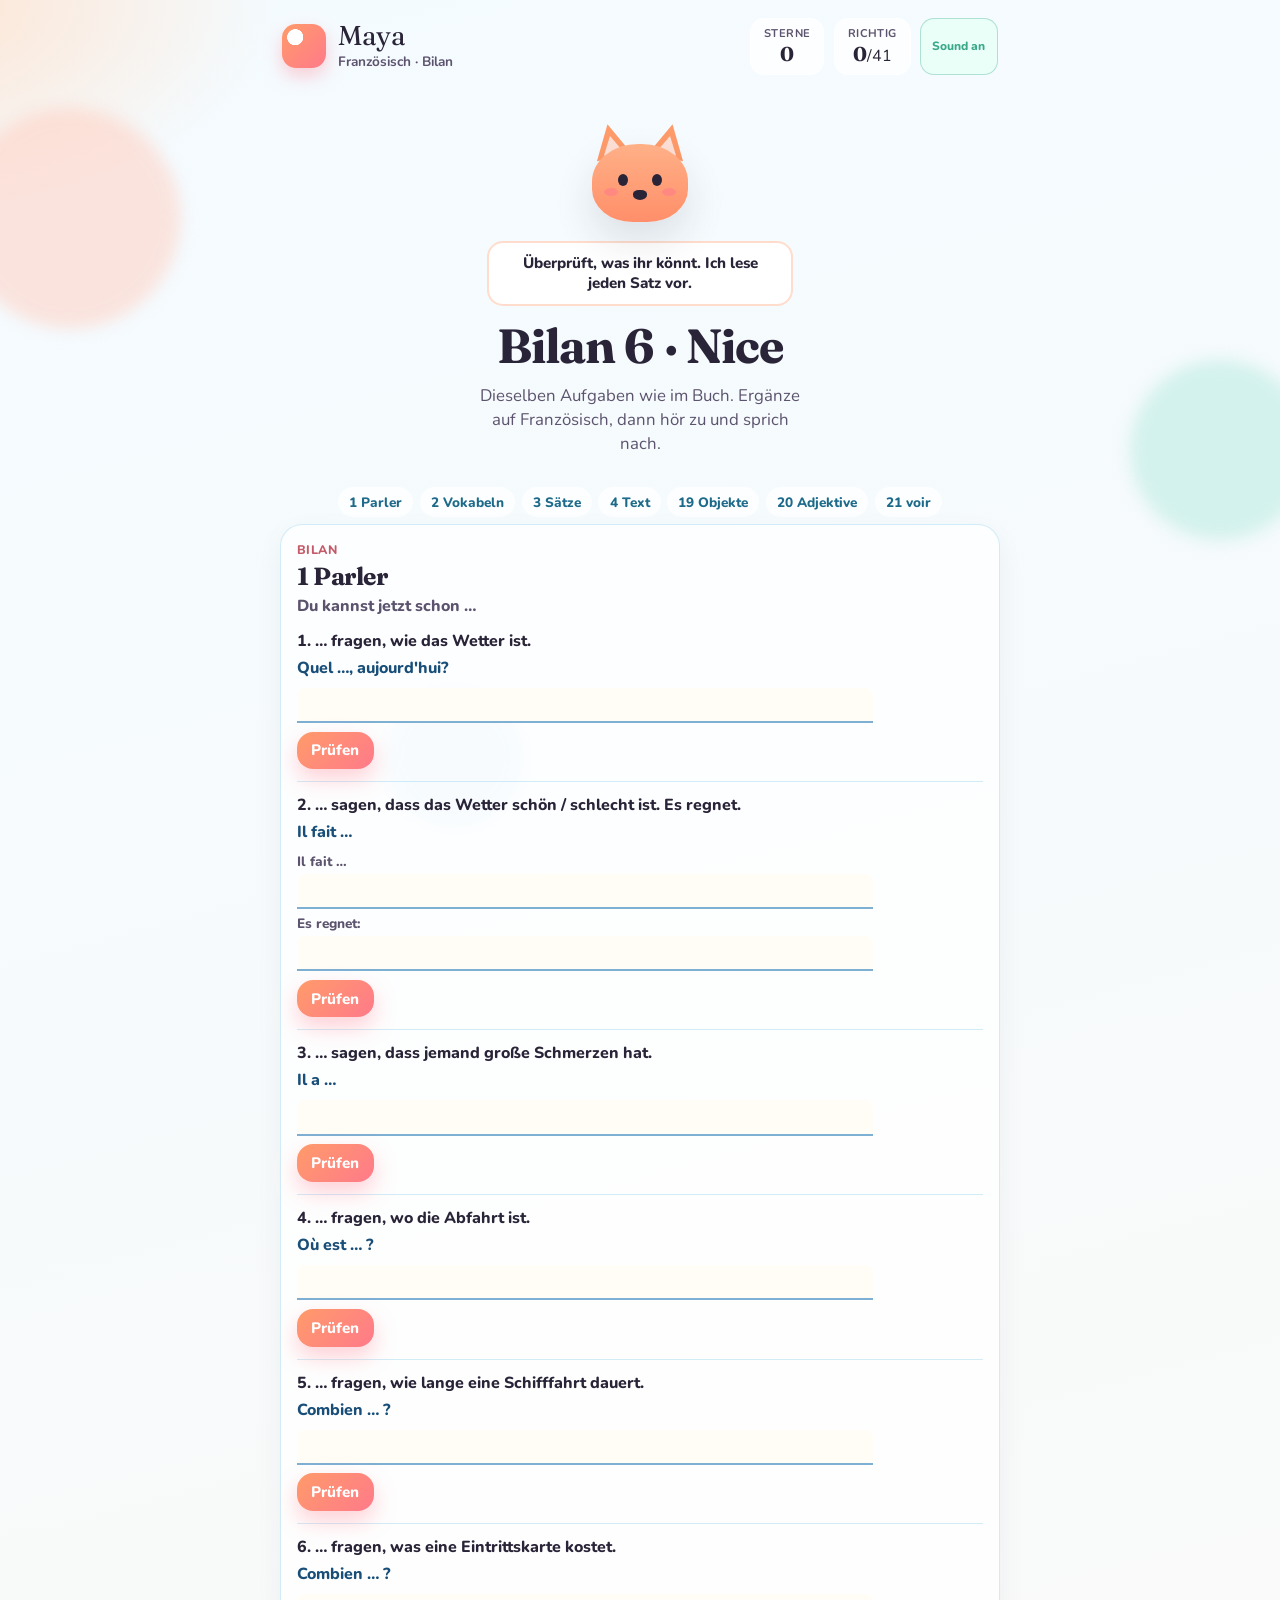
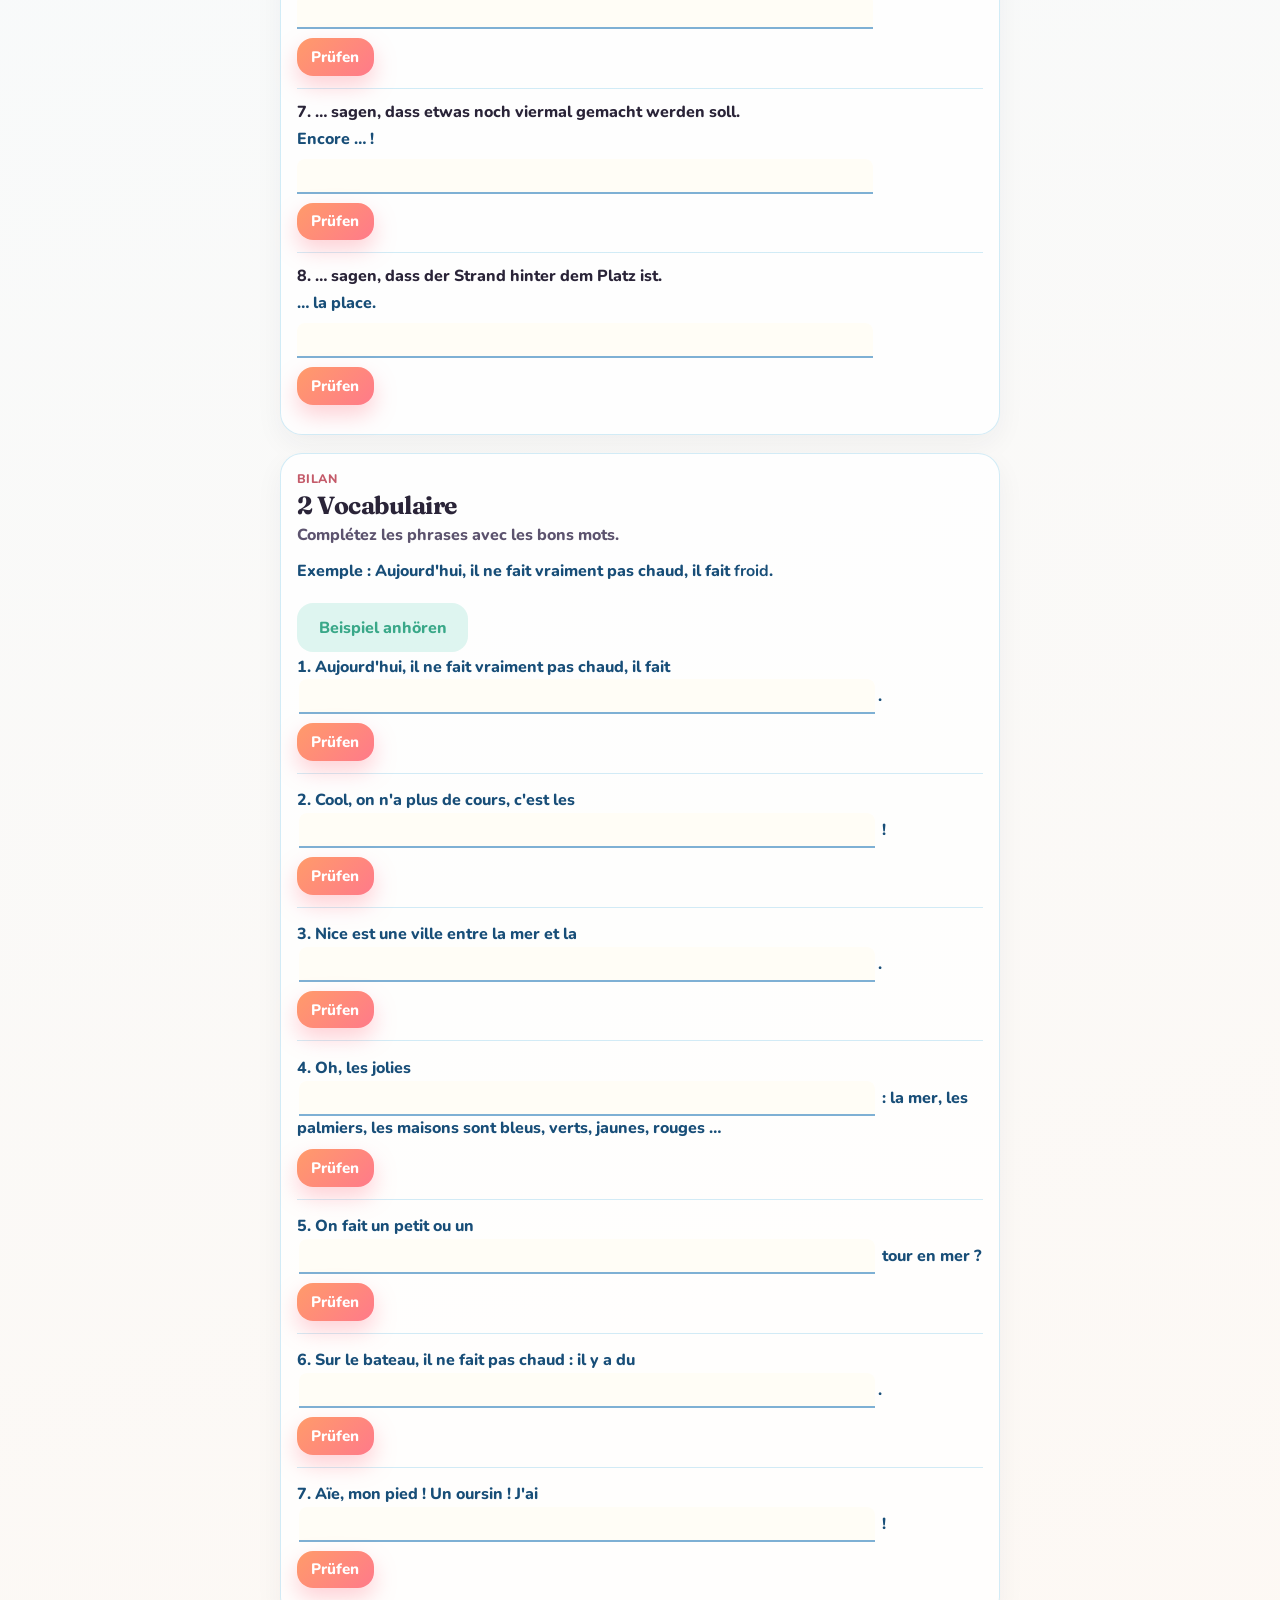
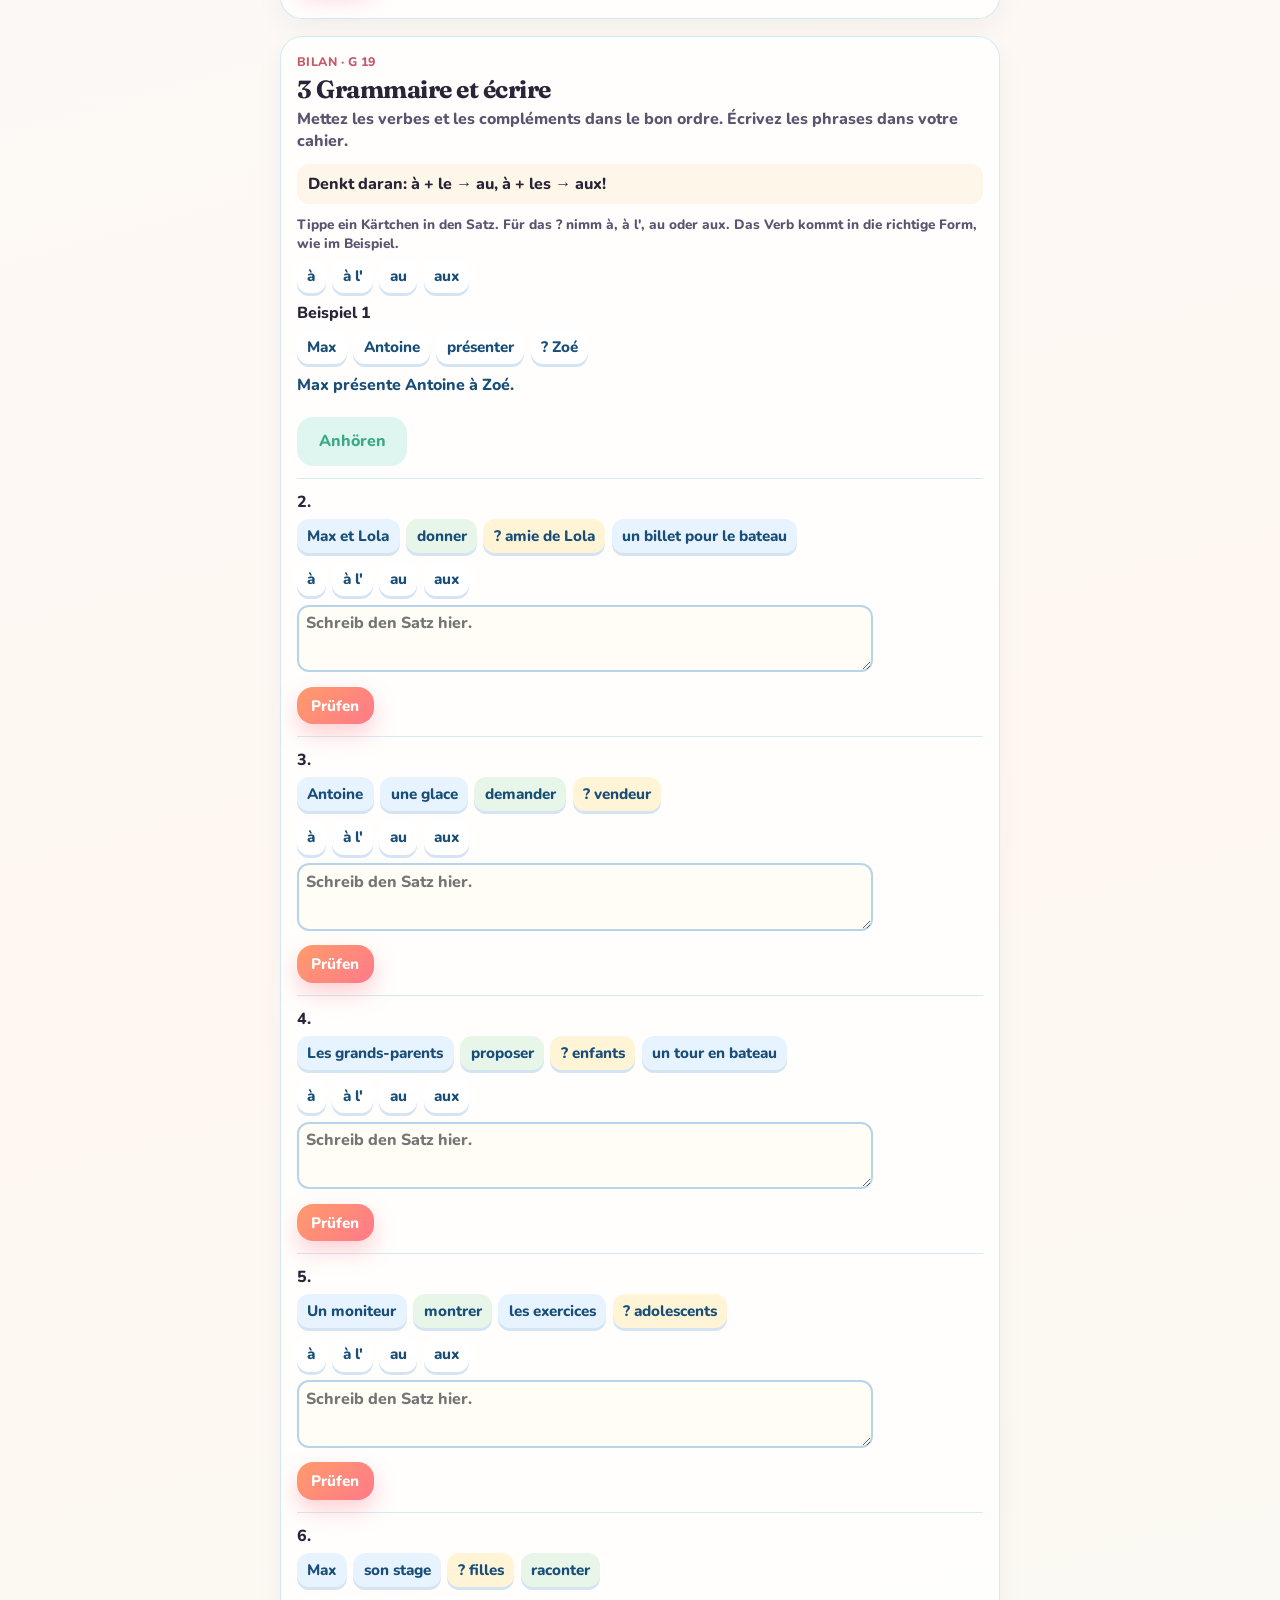
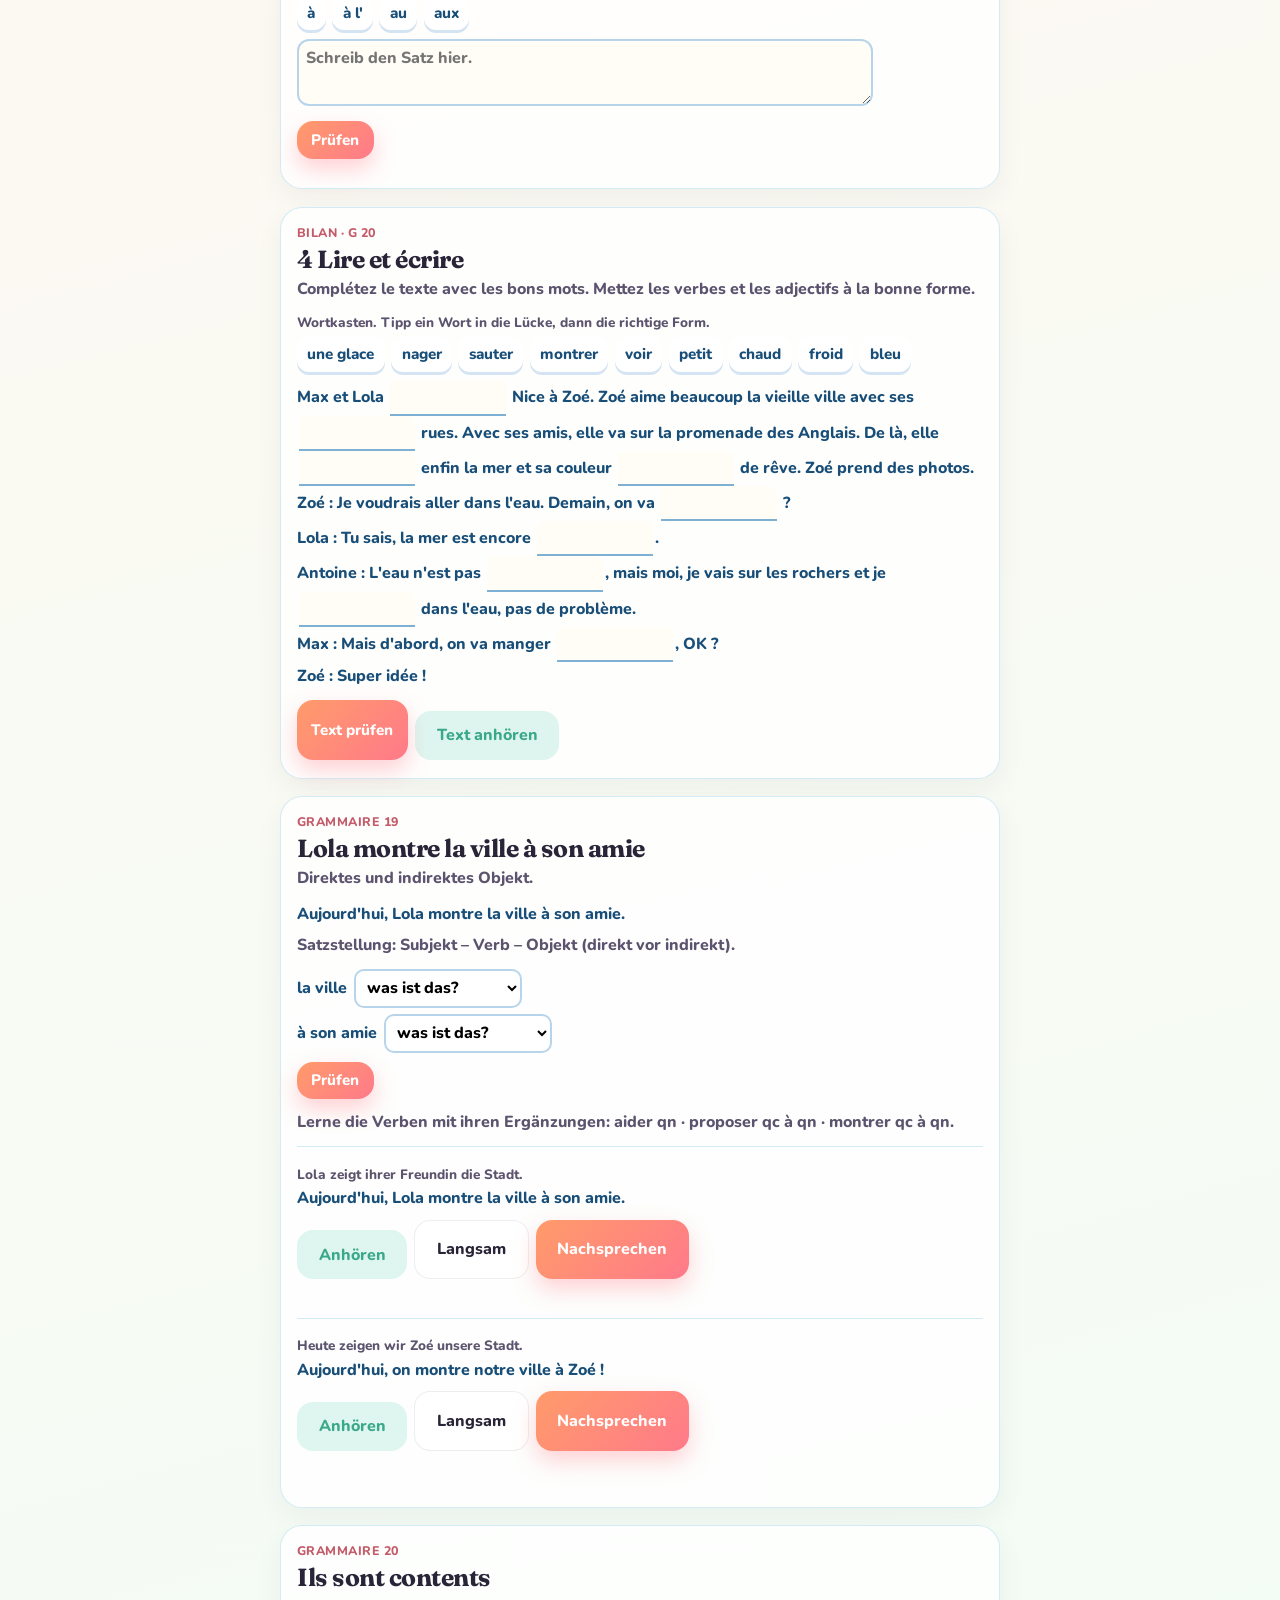
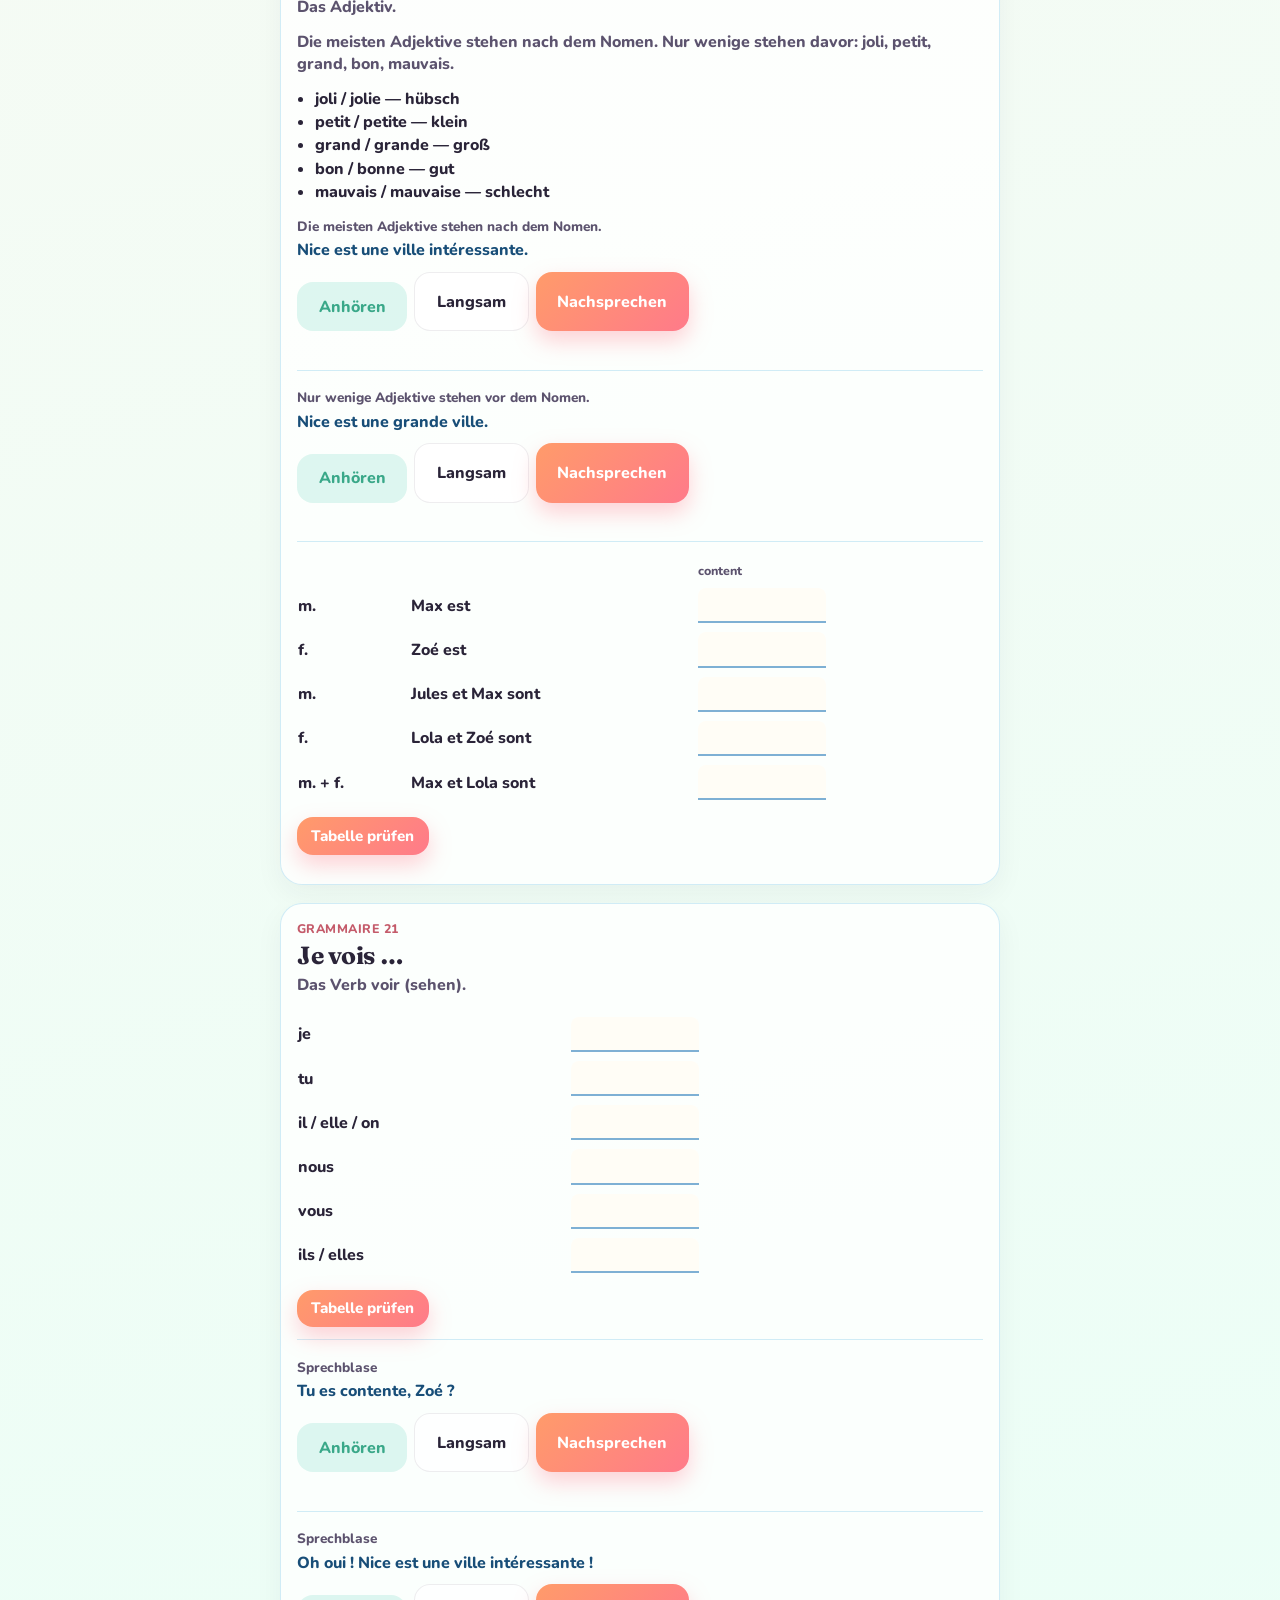
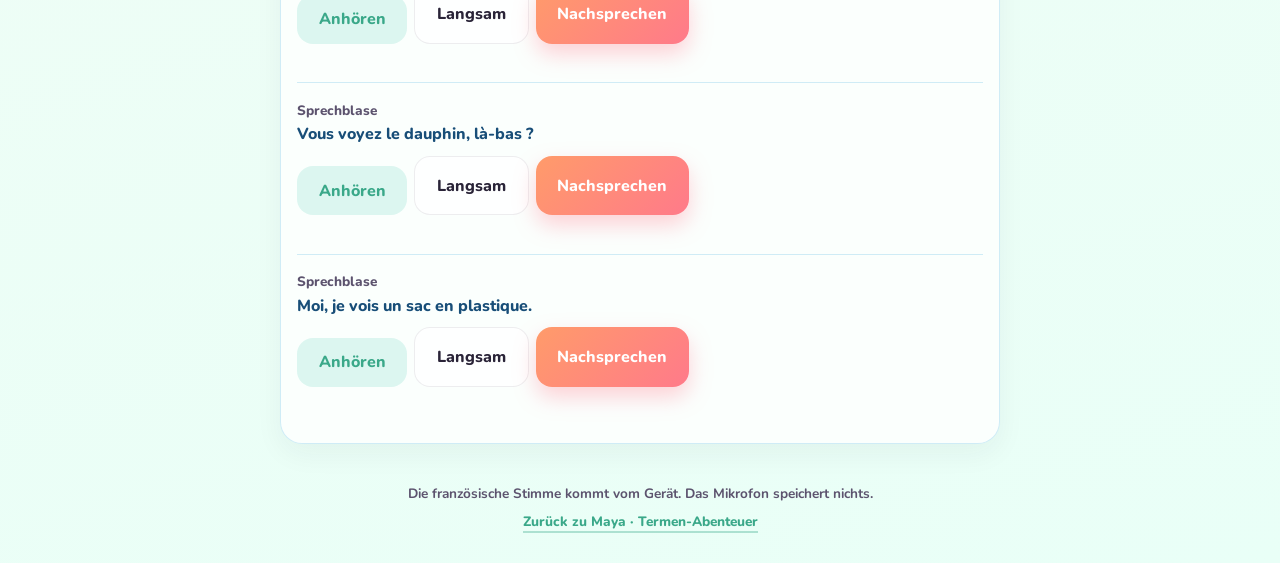
==== commit 79aa1080: "Rebuild the French page as the book Bilan worksheet. The exercises now follow the Nice pages line by" ====
--- a/francais.html
+++ b/francais.html
@@ -3,8 +3,8 @@
 <head>
   <meta charset="UTF-8" />
   <meta name="viewport" content="width=device-width, initial-scale=1" />
-  <title>Maya · Französisch</title>
-  <meta name="description" content="Interaktiver Französisch-Test zum Bilan Nice: hören, antworten und nachsprechen." />
+  <title>Maya · Französisch Bilan</title>
+  <meta name="description" content="Das Bilan zu Nizza zum Ausfüllen: Parler, Vokabeln, Satzbau, Lesetext, Adjektive und voir, mit Aussprache." />
   <meta name="theme-color" content="#7ec8e8" />
   <link rel="preconnect" href="https://fonts.googleapis.com" />
   <link rel="preconnect" href="https://fonts.gstatic.com" crossorigin />
@@ -25,7 +25,7 @@
       <span class="logo" aria-hidden="true"></span>
       <div>
         <p class="brand-name">Maya</p>
-        <p class="brand-tag">Französisch · Nice</p>
+        <p class="brand-tag">Französisch · Bilan</p>
       </div>
     </a>
     <div class="stats" aria-live="polite">
@@ -34,82 +34,18 @@
         <strong id="starCount">0</strong>
       </div>
       <div class="stat hit-stat">
-        <span class="stat-label">Treffer</span>
-        <strong id="hitCount">0</strong>/<span id="hitTotal">0</span>
+        <span class="stat-label">Richtig</span>
+        <strong id="hitCount">0</strong>/<span id="hitTotal">41</span>
       </div>
       <button type="button" class="sound-toggle" id="btnSound" aria-pressed="true">Sound an</button>
     </div>
   </header>
 
   <main>
-    <section id="screen-home" class="screen active">
-      <div class="hero">
-        <div class="buddy">
-          <div class="mascot" aria-hidden="true">
-            <div class="fox" id="homeFox">
-              <div class="ear left"></div>
-              <div class="ear right"></div>
-              <div class="face">
-                <div class="eye left"></div>
-                <div class="eye right"></div>
-                <div class="nose"></div>
-                <div class="cheek left"></div>
-                <div class="cheek right"></div>
-              </div>
-            </div>
-          </div>
-          <p class="speech" id="homeSpeech">Salut Maya! Wir üben die Sätze aus Nizza — erst hören, dann sprechen.</p>
-        </div>
-        <h1>Salut, Maya!</h1>
-        <p class="lede">
-          Bilan zu <em>Nice</em>: Parler, Lücken, Satzbau, Adjektive und <em>voir</em>.
-          Jeder Satz hat eine Stimme, und du sprichst nach.
-        </p>
-        <div class="cta-row">
-          <button type="button" class="btn primary" id="btnTest">Test starten</button>
-          <button type="button" class="btn ghost" id="btnHow">So geht’s</button>
-          <button type="button" class="btn ghost" id="btnDemo">Hörprobe</button>
-          <a class="btn ghost" href="index.html">Zum Termen-Pfad</a>
-        </div>
-        <p class="voice-note" id="voiceNote">Die französische Stimme kommt von deinem Gerät. Das Mikrofon speichert nichts.</p>
-      </div>
-
-      <section class="levels" aria-label="Stationen">
-        <h2>Stationen</h2>
-        <p class="levels-sub">Tipp eine Station — oder starte den ganzen Test.</p>
-        <div class="station-grid" id="stationGrid"></div>
-      </section>
-    </section>
-
-    <section id="screen-how" class="screen">
-      <button type="button" class="back" id="btnBackHow">← Zurück</button>
-      <h2>So übst du</h2>
-      <ol class="rules">
-        <li><strong>Lautsprecher</strong> spielt den Satz auf Französisch. <strong>Langsam</strong> spricht ihn noch einmal deutlicher.</li>
-        <li><strong>Mikrofon</strong>: sprich den Satz nach. Das Gerät vergleicht ihn mit der Lösung und speichert keine Aufnahme.</li>
-        <li>Satzbau: Subjekt, Verb, direktes Objekt, dann indirektes. <strong>à + le → au</strong>, <strong>à + les → aux</strong>.</li>
-        <li>Adjektive stehen meist nach dem Nomen. Davor: joli, petit, grand, bon, mauvais.</li>
-        <li><em>voir</em>: je vois, tu vois, il voit, nous voyons, vous voyez, ils voient.</li>
-      </ol>
-      <div class="example">
-        <p class="example-label">Satz aus dem Buch</p>
-        <p class="fr-say" lang="fr">Aujourd'hui, Lola montre la ville à son amie.</p>
-        <p class="note">la ville = direktes Objekt · à son amie = indirektes Objekt</p>
-      </div>
-      <button type="button" class="btn primary" id="btnStartFromHow">Test starten</button>
-    </section>
-
-    <section id="screen-play" class="screen">
-      <div class="play-top">
-        <button type="button" class="back" id="btnQuit">← Menü</button>
-        <div class="progress-wrap">
-          <div class="progress" id="progressBar"></div>
-        </div>
-        <span class="progress-text"><span id="qNum">1</span>/<span id="qTotal">10</span></span>
-      </div>
-      <div class="buddy play-buddy">
-        <div class="mascot tiny" aria-hidden="true">
-          <div class="fox" id="playFox">
+    <div class="hero">
+      <div class="buddy">
+        <div class="mascot" aria-hidden="true">
+          <div class="fox" id="homeFox">
             <div class="ear left"></div>
             <div class="ear right"></div>
             <div class="face">
@@ -121,41 +57,25 @@
             </div>
           </div>
         </div>
-        <p class="speech" id="playSpeech"></p>
+        <p class="speech" id="homeSpeech">Überprüft, was ihr könnt. Ich lese jeden Satz vor.</p>
       </div>
-      <div id="playCard"></div>
-    </section>
-
-    <section id="screen-done" class="screen">
-      <div class="buddy">
-        <div class="mascot" aria-hidden="true">
-          <div class="fox" id="doneFox">
-            <div class="ear left"></div>
-            <div class="ear right"></div>
-            <div class="face">
-              <div class="eye left"></div>
-              <div class="eye right"></div>
-              <div class="nose"></div>
-              <div class="cheek left"></div>
-              <div class="cheek right"></div>
-            </div>
-          </div>
-        </div>
-        <p class="speech" id="doneSpeech">Bravo, Maya!</p>
-      </div>
-      <h1 id="doneTitle">Geschafft!</h1>
-      <p class="lede" id="doneLede"></p>
-      <p class="gekuerzt-pill" id="doneScore"></p>
-      <div id="doneMiss" class="miss-list"></div>
-      <div class="cta-row">
-        <button type="button" class="btn primary" id="btnAgain">Nochmal</button>
-        <button type="button" class="btn ghost" id="btnMenu">Menü</button>
-      </div>
-    </section>
+      <h1>Bilan 6 · Nice</h1>
+      <p class="lede">Dieselben Aufgaben wie im Buch. Ergänze auf Französisch, dann hör zu und sprich nach.</p>
+    </div>
+    <nav class="jumps" aria-label="Aufgaben">
+      <a href="#sec-parler">1 Parler</a>
+      <a href="#sec-vocab">2 Vokabeln</a>
+      <a href="#sec-ordre">3 Sätze</a>
+      <a href="#sec-lire">4 Text</a>
+      <a href="#sec-obj">19 Objekte</a>
+      <a href="#sec-adj">20 Adjektive</a>
+      <a href="#sec-voir">21 voir</a>
+    </nav>
+    <div class="sheet" id="sheet"></div>
   </main>
 
   <footer class="foot">
-    <p>Hören, tippen, nachsprechen. Das Mikrofon bleibt auf diesem Gerät.</p>
+    <p>Die französische Stimme kommt vom Gerät. Das Mikrofon speichert nichts.</p>
     <p class="more"><a href="index.html">Zurück zu Maya · Termen-Abenteuer</a></p>
   </footer>
 
--- a/francais.css
+++ b/francais.css
@@ -10,236 +10,277 @@
     linear-gradient(165deg, #f4fbff 0%, #fff8f2 48%, #e9fff7 100%);
 }
 
-.hit-stat strong {
-  font-size: 1.05rem;
-}
-
-.station-grid {
+.sheet {
   display: grid;
-  gap: 0.7rem;
-}
-
-@media (min-width: 640px) {
-  .station-grid {
-    grid-template-columns: 1fr 1fr;
-  }
-}
-
-.q-tag {
-  display: inline-block;
-  margin: 0 0 0.45rem;
-  padding: 0.15rem 0.55rem;
+  gap: 1.1rem;
+}
+
+.jumps {
+  display: flex;
+  flex-wrap: wrap;
+  gap: 0.4rem;
+  justify-content: center;
+  margin: 0.2rem 0 0.4rem;
+}
+
+.jumps a {
+  text-decoration: none;
+  font-weight: 800;
+  font-size: 0.85rem;
+  color: #1d6a8a;
+  background: rgba(255, 255, 255, 0.8);
   border-radius: 999px;
-  background: rgba(126, 200, 232, 0.28);
-  color: #1d6a8a;
-  font-size: 0.75rem;
+  padding: 0.35rem 0.7rem;
+}
+
+.block {
+  background: rgba(255, 255, 255, 0.78);
+  border: 1px solid rgba(126, 200, 232, 0.35);
+  border-radius: 22px;
+  padding: 1rem 1rem 1.1rem;
+  box-shadow: 0 10px 28px rgba(42, 36, 56, 0.05);
+}
+
+.block h2 {
+  margin-bottom: 0.25rem;
+}
+
+.kicker {
+  margin: 0 0 0.2rem;
+  color: #c45b6a;
+  font-size: 0.78rem;
   font-weight: 800;
   letter-spacing: 0.04em;
   text-transform: uppercase;
 }
 
-.prompt {
-  margin: 0 0 0.55rem;
-  font-size: 1.12rem;
-  font-weight: 800;
-  line-height: 1.4;
-}
-
-.frame {
-  display: inline-block;
+.instr {
   margin: 0 0 0.8rem;
-  padding: 0.35rem 0.7rem;
+  color: var(--muted);
+  font-weight: 800;
+}
+
+.card {
+  padding: 0.75rem 0;
+  border-top: 1px solid rgba(126, 200, 232, 0.35);
+}
+
+.card:first-of-type {
+  border-top: none;
+  padding-top: 0;
+}
+
+.de {
+  margin: 0 0 0.25rem;
+  font-weight: 800;
+}
+
+.frame,
+.sol,
+.fr-line {
+  margin: 0.15rem 0 0.45rem;
+  color: #184e78;
+  font-weight: 800;
+  line-height: 1.55;
+}
+
+.field-label {
+  margin: 0.35rem 0 0.15rem;
+  color: var(--muted);
+  font-size: 0.85rem;
+  font-weight: 800;
+}
+
+input[type="text"],
+textarea {
+  font-family: var(--font-body);
+  font-weight: 800;
+  font-size: 1rem;
+  color: #184e78;
+  border: none;
+  border-bottom: 2px solid #7eb0d4;
+  background: #fffdf6;
+  border-radius: 8px 8px 0 0;
+  padding: 0.35rem 0.45rem;
+  width: min(100%, 36rem);
+  max-width: 100%;
+}
+
+textarea {
+  min-height: 4.2rem;
+  border: 2px solid #b7d4ea;
   border-radius: 12px;
-  background: #e7eef2;
-  color: #3e4c57;
-  font-weight: 800;
-}
-
-.note,
-.example-line {
-  margin: 0 0 0.75rem;
-  color: var(--muted);
-  font-weight: 800;
-  font-size: 0.92rem;
-}
-
-.choices {
+  resize: vertical;
+}
+
+.inline-input {
+  width: 8.5rem;
+  margin: 0 0.15rem;
+}
+
+input.good,
+textarea.good {
+  border-color: var(--leaf);
+  background: #e7fff4;
+}
+
+input.bad,
+textarea.bad {
+  border-color: var(--rose);
+  background: #fff0f2;
+}
+
+.row {
+  display: flex;
+  flex-wrap: wrap;
+  gap: 0.45rem;
+  margin-top: 0.55rem;
+}
+
+.btn.check {
+  padding: 0.55rem 0.9rem;
+  font-size: 0.95rem;
+}
+
+.chips,
+.bank,
+.prep-row {
+  display: flex;
+  flex-wrap: wrap;
+  gap: 0.4rem;
+  margin: 0.35rem 0 0.55rem;
+}
+
+.chip,
+.bank button,
+.prep-row button {
+  appearance: none;
+  border: none;
+  font-family: var(--font-body);
+  font-weight: 800;
+  font-size: 0.95rem;
+  border-radius: 12px;
+  padding: 0.45rem 0.65rem;
+  cursor: pointer;
+  background: #fff;
+  color: #184e78;
+  box-shadow: 0 3px 0 #d5e4f2;
+}
+
+.chip.verb { background: #e7f6e9; }
+.chip.prep { background: #fff4d6; }
+.chip.obj { background: #e7f3ff; }
+
+.rule {
+  margin: 0.2rem 0 0.7rem;
+  padding: 0.55rem 0.7rem;
+  border-radius: 12px;
+  background: #fff6ea;
+  font-weight: 800;
+}
+
+.passage {
+  font-weight: 800;
+  line-height: 1.85;
+  color: #184e78;
+}
+
+.passage .inline-input {
+  width: 7.2rem;
+}
+
+.result {
+  margin-top: 0.55rem;
+  padding: 0.7rem 0.75rem;
+  border-radius: 14px;
+}
+
+.result.ok { background: #e7fff4; }
+.result.bad { background: #fff0f2; }
+
+.result .msg {
+  margin: 0 0 0.25rem;
+  font-weight: 800;
+}
+
+.heard {
+  min-height: 1.2em;
+  margin: 0.45rem 0 0;
+  color: var(--muted);
+  font-weight: 800;
+}
+
+.table {
+  width: 100%;
+  border-collapse: separate;
+  border-spacing: 0 0.45rem;
+}
+
+.table th {
+  text-align: left;
+  font-size: 0.78rem;
+  color: var(--muted);
+  font-weight: 800;
+}
+
+.table td {
+  font-weight: 800;
+  padding-right: 0.4rem;
+}
+
+.table input {
+  width: 8rem;
+}
+
+.pair {
   display: grid;
   gap: 0.55rem;
-}
-
-.choice {
-  appearance: none;
-  text-align: left;
-  font-family: var(--font-body);
-  font-weight: 800;
-  font-size: 1.05rem;
-  line-height: 1.35;
-  color: var(--ink);
-  background: rgba(255, 255, 255, 0.92);
-  border: 2px solid rgba(126, 200, 232, 0.45);
-  border-radius: 16px;
-  padding: 0.85rem 1rem;
-  min-height: 56px;
-  cursor: pointer;
-  box-shadow: 0 4px 0 #d5e6f4;
-}
-
-.choice:hover:not(:disabled) {
-  transform: translateY(-1px);
-}
-
-.choice:disabled {
-  cursor: default;
-}
-
-.choice.good {
-  background: #e7fff4;
-  border-color: var(--leaf);
-  box-shadow: 0 4px 0 #b7eadc;
-}
-
-.choice.bad {
-  background: #fff0f2;
-  border-color: var(--rose);
-  box-shadow: 0 4px 0 #f3c3cb;
-  animation: shake 0.45s ease;
-}
-
-.passage {
-  margin: 0 0 0.9rem;
-  padding: 0.9rem 1rem;
-  border-radius: 18px;
-  background: rgba(255, 255, 255, 0.82);
-  border: 1px solid rgba(126, 200, 232, 0.4);
-  font-weight: 750;
-  line-height: 1.6;
-}
-
-.gap {
-  display: inline-block;
-  min-width: 3.4rem;
-  margin: 0 0.1rem;
-  padding: 0 0.25rem;
-  border-bottom: 2px solid #8eb6d6;
-  color: #8aa0b0;
-  text-align: center;
-}
-
-.gap.on {
-  background: #fff3bf;
-  color: #8a5a12;
-  border-radius: 6px;
-}
-
-.gap.ok {
-  color: #146b52;
-  border-bottom-color: var(--mint);
-  font-weight: 800;
-}
-
-.slot {
-  min-height: 4.4rem;
-  margin: 0.55rem 0 0.7rem;
-  padding: 0.55rem;
+  margin: 0.4rem 0 0.6rem;
+}
+
+@media (min-width: 640px) {
+  .pair { grid-template-columns: 1fr 1fr; }
+}
+
+.pick {
   display: flex;
   flex-wrap: wrap;
   gap: 0.45rem;
   align-items: center;
-  border: 2px dashed #9ec5ea;
-  border-radius: 16px;
-  background: rgba(255, 255, 255, 0.66);
-}
-
-.slot.good {
-  border-style: solid;
-  border-color: var(--leaf);
-  background: #f3fff9;
-}
-
-.slot.bad {
-  border-style: solid;
-  border-color: var(--rose);
-  background: #fff6f7;
-}
-
-.slot-empty {
-  color: #8aa0b0;
-  font-weight: 800;
-  padding: 0.3rem 0.4rem;
-}
-
-.tiles {
-  display: flex;
-  flex-wrap: wrap;
-  gap: 0.5rem;
-}
-
-.tile,
-.slot-chip {
-  appearance: none;
+  margin: 0.35rem 0;
+  font-weight: 800;
+  color: #184e78;
+}
+
+.pick select {
   font-family: var(--font-body);
   font-weight: 800;
   font-size: 1rem;
-  text-align: left;
-  color: #184e78;
+  border-radius: 10px;
+  border: 2px solid #b7d4ea;
+  padding: 0.35rem 0.4rem;
   background: #fff;
-  border: 2px solid transparent;
-  border-radius: 14px;
-  padding: 0.7rem 0.85rem;
-  cursor: pointer;
-  box-shadow: 0 4px 0 #d5e4f2;
-}
-
-.tile:disabled {
-  visibility: hidden;
-}
-
-.slot-chip {
-  background: #e8f6ff;
-}
-
-.feedback {
-  margin-top: 0.85rem;
-  padding: 0.8rem 0.95rem;
-  border-radius: 14px;
-  font-weight: 800;
-  line-height: 1.4;
-}
-
-.feedback.ok {
-  background: #e7fff4;
-  color: #146b52;
-}
-
-.feedback.no {
-  background: #fff0f2;
-  color: #9c3144;
-}
-
-.speak-box {
-  margin-top: 0.85rem;
-  padding: 0.95rem;
-  border-radius: 18px;
-  background: linear-gradient(180deg, #f3fbff, #fff);
-  border: 2px solid rgba(126, 200, 232, 0.75);
-}
-
-.speak-label {
-  margin: 0 0 0.35rem;
-  color: #1d6a8a;
-  font-size: 0.78rem;
-  font-weight: 800;
-  letter-spacing: 0.04em;
-  text-transform: uppercase;
-}
-
-.fr-say {
-  margin: 0.15rem 0 0.7rem;
-  font-family: var(--font-display);
-  font-size: clamp(1.4rem, 4.4vw, 1.95rem);
-  line-height: 1.35;
-  color: #184e78;
+}
+
+.before-list {
+  margin: 0.2rem 0 0.8rem;
+  padding-left: 1.1rem;
+  font-weight: 800;
+  line-height: 1.45;
+}
+
+.before-list span {
+  color: var(--muted);
+  font-weight: 700;
+}
+
+.mic-btn.is-live {
+  animation: micpulse 1s ease-in-out infinite;
+}
+
+@keyframes micpulse {
+  0%, 100% { box-shadow: 0 0 0 0 rgba(255, 122, 138, 0.45); }
+  50% { box-shadow: 0 0 0 8px rgba(255, 122, 138, 0); }
 }
 
 .fr-word.on {
@@ -247,87 +288,15 @@
   border-radius: 0.28em;
 }
 
-.row {
-  display: flex;
-  flex-wrap: wrap;
-  gap: 0.5rem;
-}
-
-.heard {
-  min-height: 1.4em;
-  margin: 0.55rem 0 0;
-  color: var(--muted);
-  font-weight: 800;
-}
-
-.mic-btn.is-live {
-  background: linear-gradient(135deg, #ff7a8a, #ff5d78);
-  color: #fff;
-  animation: micpulse 1s ease-in-out infinite;
-}
-
-@keyframes micpulse {
-  0%,
-  100% {
-    box-shadow: 0 0 0 0 rgba(255, 122, 138, 0.45);
-  }
-  50% {
-    box-shadow: 0 0 0 8px rgba(255, 122, 138, 0);
-  }
-}
-
-.voice-note {
-  margin: 0.8rem auto 0;
-  max-width: 38ch;
-  color: var(--muted);
-  font-size: 0.88rem;
-  font-weight: 700;
-}
-
-.miss-list {
-  display: grid;
-  gap: 0.55rem;
-  margin: 0.4rem 0 1rem;
-}
-
-.miss {
-  display: flex;
-  justify-content: space-between;
-  gap: 0.6rem;
-  align-items: center;
-  text-align: left;
-  padding: 0.75rem 0.85rem;
-  border-radius: 16px;
-  background: rgba(255, 255, 255, 0.8);
-  border: 1px solid rgba(126, 200, 232, 0.4);
-}
-
-.miss p {
-  margin: 0;
-}
-
-.miss .de {
-  color: var(--muted);
-  font-weight: 700;
-  font-size: 0.88rem;
-}
-
-.miss .fr {
-  font-weight: 800;
-  color: #184e78;
-}
-
-.best-line {
-  margin: 0.35rem 0 0;
+.score-line {
+  margin: 0.15rem 0 0.6rem;
   color: #1d6a8a;
   font-weight: 800;
-  font-size: 0.85rem;
 }
 
 @media (prefers-reduced-motion: reduce) {
   .fox,
-  .mic-btn.is-live,
-  .choice.bad {
+  .mic-btn.is-live {
     animation: none;
   }
 }
